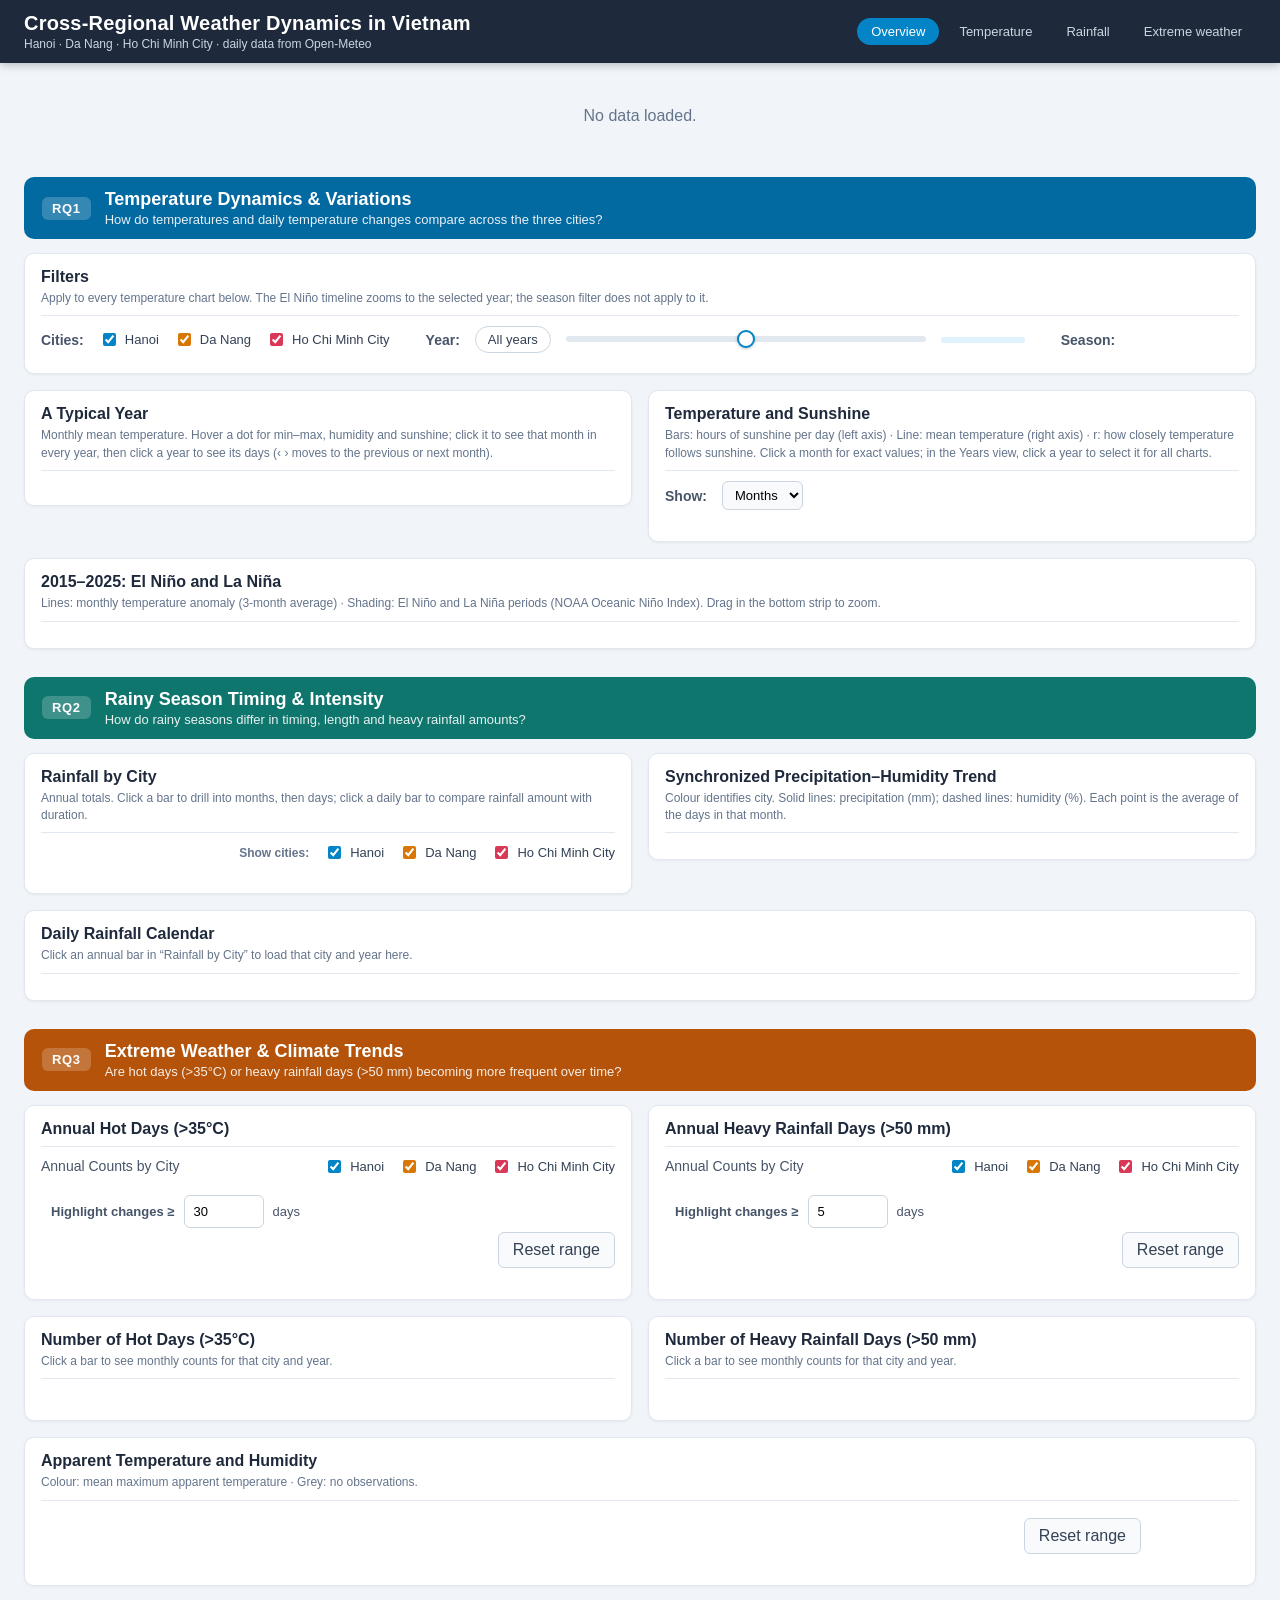
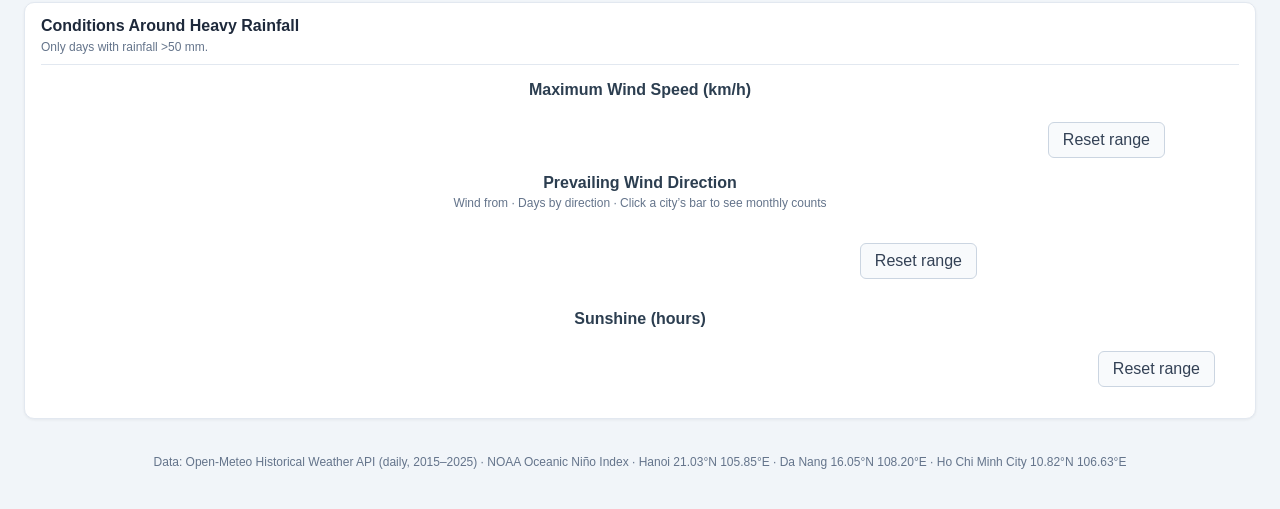
==== dashboard.html @ 1499ddef "Create one-page dashboard" ====
<!DOCTYPE html>
<html lang="en">
<head>
    <meta charset="UTF-8">
    <meta name="viewport" content="width=device-width, initial-scale=1.0">
    <title>Weather Dashboard – Cross-Regional Weather Dynamics in Vietnam</title>
    <!-- Favicon -->
    <link rel="icon" href="assets/icons/meteorology.png" type="image/png">
    <!-- Stylesheets: the three panels' own CSS is reused unchanged -->
    <link rel="stylesheet" href="css/style.css">
    <link rel="stylesheet" href="css/dashboard.css">
    <link rel="stylesheet" href="css/extremes.css">
    <!-- Layout of this one-page dashboard (cards, KPI row, grid) -->
    <link rel="stylesheet" href="css/dashboard-page.css">
    <!-- Load D3.js v7 -->
    <script src="https://d3js.org/d3.v7.min.js"></script>
</head>
<body class="dashboard-page">

    <!-- ===== Header ===== -->
    <header class="dash-header">
        <div class="dash-header-inner">
            <div class="dash-title">
                <h1>Cross-Regional Weather Dynamics in Vietnam</h1>
                <p id="dashMeta">Hanoi · Da Nang · Ho Chi Minh City · daily data from Open-Meteo</p>
            </div>
            <nav class="dash-nav" aria-label="Dashboard sections">
                <a href="#kpis" data-spy="kpis">Overview</a>
                <a href="#temperature" data-spy="temperature">Temperature</a>
                <a href="#rainfall" data-spy="rainfall">Rainfall</a>
                <a href="#extremes" data-spy="extremes">Extreme weather</a>
            </nav>
        </div>
    </header>

    <main class="dash">

        <!-- ===== KPI scorecard (filled by js/dashboard.js from the loaded data) ===== -->
        <section id="kpis" class="dash-section" aria-label="Key figures by city">
            <div id="kpiRow" class="kpi-row">
                <p class="kpi-loading">Loading data…</p>
            </div>
        </section>

        <!-- ===== RQ1: Temperature ===== -->
        <section id="temperature" class="dash-section">
            <div class="band band-temperature">
                <span class="band-tag">RQ1</span>
                <div>
                    <h2>Temperature Dynamics &amp; Variations</h2>
                    <p>How do temperatures and daily temperature changes compare across the three cities?</p>
                </div>
            </div>

            <div class="dash-grid">
                <article class="card card-wide card-filters">
                    <header class="card-head">
                        <h3>Filters</h3>
                        <p>Apply to every temperature chart below. The El Niño timeline zooms to the selected year; the season filter does not apply to it.</p>
                    </header>
                    <div class="temperature-filters">
                        <div class="controls temperature-filter-bar">
                            <span class="view-label">Cities:</span>
                            <div id="cityFilters" class="city-filters">
                                <label class="filter-label hanoi-label">
                                    <input type="checkbox" value="Hanoi" checked> Hanoi
                                </label>
                                <label class="filter-label danang-label">
                                    <input type="checkbox" value="Da Nang" checked> Da Nang
                                </label>
                                <label class="filter-label hcm-label">
                                    <input type="checkbox" value="Ho Chi Minh City" checked> Ho Chi Minh City
                                </label>
                            </div>
                        </div>
                        <div class="controls temperature-filter-bar">
                            <label class="view-label" for="temperatureYear">Year:</label>
                            <button id="temperatureAllYears" class="temperature-season" type="button">All years</button>
                            <div id="temperatureYearSlider" class="temperature-year-slider">
                                <input type="range" id="temperatureYear" step="1">
                                <div id="temperatureYearTicks" class="temperature-year-ticks"></div>
                            </div>
                            <output id="temperatureYearValue" class="temperature-year-value" for="temperatureYear"></output>
                        </div>
                        <div class="controls temperature-filter-bar">
                            <span class="view-label">Season:</span>
                            <div id="temperatureSeasonFilter" class="temperature-season-filter" role="group" aria-label="Season filter"></div>
                        </div>
                    </div>
                </article>

                <article class="card">
                    <header class="card-head">
                        <h3>A Typical Year</h3>
                        <p>Monthly mean temperature. Hover a dot for min–max, humidity and sunshine; click it to see that month in every year, then click a year to see its days (‹ › moves to the previous or next month).</p>
                    </header>
                    <nav id="temperatureFingerprintPath" class="temperature-path" aria-label="Drill-down path"></nav>
                    <div id="temperature-fingerprint-chart" class="temperature-chart"></div>
                </article>

                <article class="card">
                    <header class="card-head">
                        <h3>Temperature and Sunshine</h3>
                        <p>Bars: hours of sunshine per day (left axis) · Line: mean temperature (right axis) · r: how closely temperature follows sunshine. Click a month for exact values; in the Years view, click a year to select it for all charts.</p>
                    </header>
                    <div class="controls temperature-filter-bar">
                        <label class="view-label" for="comparisonView">Show:</label>
                        <select id="comparisonView" class="temperature-select">
                            <option value="month">Months</option>
                            <option value="year">Years</option>
                        </select>
                    </div>
                    <div id="temperature-comparison-chart" class="temperature-chart"></div>
                    <div id="temperature-comparison-detail" class="temperature-detail"></div>
                </article>

                <article class="card card-wide">
                    <header class="card-head">
                        <h3>2015–2025: El Niño and La Niña</h3>
                        <p>Lines: monthly temperature anomaly (3-month average) · Shading: El Niño and La Niña periods (NOAA Oceanic Niño Index). Drag in the bottom strip to zoom.</p>
                    </header>
                    <div id="temperature-timeline-chart" class="temperature-chart"></div>
                </article>
            </div>
        </section>

        <!-- ===== RQ2: Rainfall ===== -->
        <section id="rainfall" class="dash-section">
            <div class="band band-rainfall">
                <span class="band-tag">RQ2</span>
                <div>
                    <h2>Rainy Season Timing &amp; Intensity</h2>
                    <p>How do rainy seasons differ in timing, length and heavy rainfall amounts?</p>
                </div>
            </div>

            <div class="dash-grid">
                <article class="card">
                    <header class="card-head">
                        <h3>Rainfall by City</h3>
                        <p>Annual totals. Click a bar to drill into months, then days; click a daily bar to compare rainfall amount with duration.</p>
                    </header>
                    <div class="controls">
                        <div class="controls-left">
                            <button id="rainfallBackButton" class="back-btn">← Back</button>
                            <span id="rainfallViewLabel" class="view-label"></span>
                        </div>
                        <div id="rainfallCityFilters" class="city-filters rainfall-city-filters" role="group" aria-label="Filter rainfall charts by city">
                            <span class="filter-group-label">Show cities:</span>
                            <label class="filter-label hanoi-label">
                                <input type="checkbox" value="Hanoi" checked> Hanoi
                            </label>
                            <label class="filter-label danang-label">
                                <input type="checkbox" value="Da Nang" checked> Da Nang
                            </label>
                            <label class="filter-label hcm-label">
                                <input type="checkbox" value="Ho Chi Minh City" checked> Ho Chi Minh City
                            </label>
                        </div>
                    </div>
                    <div id="rainfall-chart"></div>

                    <section id="rainfall-duration-breakdown" class="rainfall-duration-breakdown" hidden>
                        <h3>Daily Rainfall Amount vs. Duration</h3>
                        <p>Each point is one day in the selected month. Farther right means more rainfall; higher means more hours of rain. High rainfall over few hours suggests a brief, intense event; moderate rainfall over many hours suggests persistent rain. The selected day is highlighted.</p>
                        <p id="rainfall-duration-summary" class="rainfall-duration-summary"></p>
                        <div id="rainfall-duration-chart" class="rainfall-duration-chart"></div>
                    </section>
                </article>

                <article class="card">
                    <header class="card-head">
                        <h3>Synchronized Precipitation–Humidity Trend</h3>
                        <p>Colour identifies city. Solid lines: precipitation (mm); dashed lines: humidity (%). Each point is the average of the days in that month.</p>
                    </header>
                    <div id="precipitation-humidity-chart" class="precipitation-humidity-chart"></div>
                </article>

                <article class="card card-wide">
                    <header class="card-head">
                        <h3>Daily Rainfall Calendar</h3>
                        <p>Click an annual bar in “Rainfall by City” to load that city and year here.</p>
                    </header>
                    <div class="rainfall-calendar-layout">
                        <div id="rainfall-heatmap"></div>
                        <aside id="rainfall-detail" hidden></aside>
                    </div>
                </article>
            </div>
        </section>

        <!-- ===== RQ3: Extreme weather ===== -->
        <section id="extremes" class="dash-section">
            <div class="band band-extremes">
                <span class="band-tag">RQ3</span>
                <div>
                    <h2>Extreme Weather &amp; Climate Trends</h2>
                    <p>Are hot days (&gt;35°C) or heavy rainfall days (&gt;50 mm) becoming more frequent over time?</p>
                </div>
            </div>

            <div class="dash-grid">
                <article class="card">
                    <header class="card-head">
                        <h3>Annual Hot Days (&gt;35°C)</h3>
                    </header>
                    <div class="controls">
                        <span class="view-label">Annual Counts by City</span>
                        <div id="extremeCityFilters" class="city-filters">
                            <label class="filter-label hanoi-label">
                                <input type="checkbox" value="Hanoi" checked> Hanoi
                            </label>
                            <label class="filter-label danang-label">
                                <input type="checkbox" value="Da Nang" checked> Da Nang
                            </label>
                            <label class="filter-label hcm-label">
                                <input type="checkbox" value="Ho Chi Minh City" checked> Ho Chi Minh City
                            </label>
                        </div>
                    </div>
                    <div class="extreme-chart-layout">
                        <div id="hot-days-chart" class="extreme-chart"></div>
                        <div class="extreme-threshold">
                            <label for="hotDaysChangeThreshold">Highlight changes ≥</label>
                            <div class="extreme-threshold-value">
                                <input id="hotDaysChangeThreshold" type="number" min="1" max="366" step="1" value="30" required>
                                <span>days</span>
                            </div>
                        </div>
                    </div>
                    <div class="extreme-zoom-row">
                        <div id="hotDaysBrush" class="extreme-chart extreme-overview"></div>
                        <button id="hotDaysResetZoom" class="extreme-reset" type="button">Reset range</button>
                    </div>
                    <div class="controls">
                        <span id="hotDaysYearRange" class="view-label" aria-live="polite"></span>
                    </div>
                </article>

                <article class="card">
                    <header class="card-head">
                        <h3>Annual Heavy Rainfall Days (&gt;50 mm)</h3>
                    </header>
                    <div class="controls">
                        <span class="view-label">Annual Counts by City</span>
                        <div id="heavyRainCityFilters" class="city-filters">
                            <label class="filter-label hanoi-label">
                                <input type="checkbox" value="Hanoi" checked> Hanoi
                            </label>
                            <label class="filter-label danang-label">
                                <input type="checkbox" value="Da Nang" checked> Da Nang
                            </label>
                            <label class="filter-label hcm-label">
                                <input type="checkbox" value="Ho Chi Minh City" checked> Ho Chi Minh City
                            </label>
                        </div>
                    </div>
                    <div class="extreme-chart-layout">
                        <div id="heavy-rain-days-chart" class="extreme-chart"></div>
                        <div class="extreme-threshold">
                            <label for="heavyRainDaysChangeThreshold">Highlight changes ≥</label>
                            <div class="extreme-threshold-value">
                                <input id="heavyRainDaysChangeThreshold" type="number" min="1" max="366" step="1" value="5" required>
                                <span>days</span>
                            </div>
                        </div>
                    </div>
                    <div class="extreme-zoom-row">
                        <div id="heavyRainDaysBrush" class="extreme-chart extreme-overview"></div>
                        <button id="heavyRainDaysResetZoom" class="extreme-reset" type="button">Reset range</button>
                    </div>
                    <div class="controls">
                        <span id="heavyRainDaysYearRange" class="view-label" aria-live="polite"></span>
                    </div>
                </article>

                <article class="card">
                    <header class="card-head">
                        <h3>Number of Hot Days (&gt;35°C)</h3>
                        <p>Click a bar to see monthly counts for that city and year.</p>
                    </header>
                    <div id="extremeFrequencyLegend" class="extreme-frequency-legend" role="list" aria-label="City colours for hot day frequency"></div>
                    <nav id="extreme-frequency-hot-path" class="extreme-frequency-path" aria-label="Hot day frequency navigation" hidden></nav>
                    <div id="extreme-frequency-hot" class="extreme-chart"></div>
                </article>

                <article class="card">
                    <header class="card-head">
                        <h3>Number of Heavy Rainfall Days (&gt;50 mm)</h3>
                        <p>Click a bar to see monthly counts for that city and year.</p>
                    </header>
                    <div id="extremeRainFrequencyLegend" class="extreme-frequency-legend" role="list" aria-label="City colours for heavy rainfall frequency"></div>
                    <nav id="extreme-frequency-rain-path" class="extreme-frequency-path" aria-label="Heavy rainfall frequency navigation" hidden></nav>
                    <div id="extreme-frequency-rain" class="extreme-chart"></div>
                </article>

                <article class="card card-wide">
                    <header class="card-head">
                        <h3 id="extreme-heat-title">Apparent Temperature and Humidity</h3>
                        <p>Colour: mean maximum apparent temperature · Grey: no observations.</p>
                    </header>
                    <div class="extreme-heatmap-toolbar">
                        <div id="extremeHeatmapCities" class="city-filters" role="group" aria-label="Cities for apparent temperature maps"></div>
                        <div id="extreme-heatmap-legend" class="extreme-chart extreme-colour-legend"></div>
                    </div>
                    <div id="extreme-heatmap" class="extreme-heatmap-grid"></div>
                    <div class="extreme-zoom-row">
                        <div id="extremeHeatmapBrush" class="extreme-chart extreme-overview"></div>
                        <button id="extremeHeatmapResetRange" class="extreme-reset" type="button">Reset range</button>
                    </div>
                    <div class="controls">
                        <span id="extremeHeatmapYearRange" class="view-label" aria-live="polite"></span>
                    </div>
                </article>

                <article class="card card-wide">
                    <header class="card-head">
                        <h3 id="extreme-storm-title">Conditions Around Heavy Rainfall</h3>
                        <p>Only days with rainfall &gt;50 mm.</p>
                    </header>
                    <div id="extreme-storm-plots">
                        <h4 class="extreme-chart-title">Maximum Wind Speed (km/h)</h4>
                        <div id="extremeWindCities" class="city-filters" role="group" aria-label="Cities for maximum wind speed"></div>
                        <div id="extreme-storm-wind" class="extreme-chart"></div>
                        <div class="extreme-zoom-row">
                            <div id="extremeWindBrush" class="extreme-chart extreme-overview"></div>
                            <button id="extremeWindResetRange" class="extreme-reset" type="button">Reset range</button>
                        </div>
                        <div class="controls">
                            <span id="extremeWindRange" class="view-label" aria-live="polite"></span>
                        </div>
                        <h4 class="extreme-chart-title">Prevailing Wind Direction</h4>
                        <p class="extreme-note">Wind from · Days by direction · Click a city’s bar to see monthly counts</p>
                        <div class="extreme-direction-layout">
                            <div id="extremeStormDirectionLegend" class="extreme-city-legend" role="list" aria-label="Wind direction colours"></div>
                            <div id="extremeStormDirectionPath" class="extreme-frequency-path" aria-live="polite" hidden></div>
                            <div id="extreme-storm-direction" class="extreme-chart"></div>
                            <div class="extreme-zoom-row">
                                <div id="extremeDirectionBrush" class="extreme-chart extreme-overview"></div>
                                <button id="extremeDirectionResetRange" class="extreme-reset" type="button">Reset range</button>
                            </div>
                            <div class="controls">
                                <span id="extremeDirectionRange" class="view-label" aria-live="polite"></span>
                            </div>
                            <aside class="extreme-direction-roses" aria-label="Wind roses for the selected date range">
                                <div id="extremeDirectionRoses"></div>
                            </aside>
                        </div>
                        <h4 class="extreme-chart-title">Sunshine (hours)</h4>
                        <div id="extremeSunshineCities" class="city-filters" role="group" aria-label="Cities for sunshine duration"></div>
                        <div id="extreme-storm-sunshine" class="extreme-chart"></div>
                    </div>
                    <div class="extreme-zoom-row">
                        <div id="extremeStormBrush" class="extreme-chart extreme-overview"></div>
                        <button id="extremeStormResetRange" class="extreme-reset" type="button">Reset range</button>
                    </div>
                    <div class="controls">
                        <span id="extremeStormRange" class="view-label" aria-live="polite"></span>
                    </div>
                </article>
            </div>
        </section>

        <footer class="dash-footer">
            Data: Open-Meteo Historical Weather API (daily, 2015–2025) · NOAA Oceanic Niño Index ·
            Hanoi 21.03°N 105.85°E · Da Nang 16.05°N 108.20°E · Ho Chi Minh City 10.82°N 106.63°E
        </footer>
    </main>

    <!-- Same modular scripts as index.html (tabs.js is not needed: no tabs here) -->
    <script src="js/utils.js"></script>
    <script src="js/filters.js"></script>
    <script src="js/extremes/extremeShared.js"></script>
    <script src="js/extremes/extremeTrends.js"></script>
    <script src="js/extremes/extremeFrequency.js"></script>
    <script src="js/extremes/extremeHeatmap.js"></script>
    <script src="js/extremes/extremeStormDrivers.js"></script>
    <script src="js/dataLoader.js"></script>
    <script src="js/temperature/temperatureShared.js"></script>
    <script src="js/temperature/temperatureTypicalYear.js"></script>
    <script src="js/temperature/temperatureSunshine.js"></script>
    <script src="js/temperature/temperatureElNino.js"></script>
    <script src="js/main.js"></script>
    <!-- Dashboard-only: KPI row + nav highlight -->
    <script src="js/dashboard.js"></script>
</body>
</html>
---- css/style.css ----
body {
    font-family: -apple-system, BlinkMacSystemFont, "Segoe UI", Roboto, Helvetica, Arial, sans-serif;
    margin: 0;
    padding: 30px;
    background: #f4f6f8;
    color: #333;
}

.container {
    max-width: 950px;
    margin: 0 auto;
    background: #fff;
    padding: 25px;
    border-radius: 10px;
    box-shadow: 0 4px 12px rgba(0, 0, 0, 0.08);
}

h2 {
    text-align: center;
    color: #2c3e50;
    margin-bottom: 25px;
}
---- css/dashboard.css ----
:root {
    --color-hcm: #D93856;
    /* Red */
    --color-hanoi: #0284C7;
    /* Blue */
    --color-danang: #D97706;
    /* Amber */
}

.tabs {
    display: flex;
    flex-wrap: wrap;
    gap: 10px;
    margin-bottom: 25px;
}

.tab-button {
    padding: 10px 16px;
    border: 1px solid #cbd5e1;
    border-radius: 6px;
    background: #f8fafc;
    color: #334155;
    font: inherit;
    cursor: pointer;
}

.tab-button:hover {
    background: #e2e8f0;
}

.tab-button.active {
    background: #0284C7;
    border-color: #0284C7;
    color: #fff;
}

.hcm-label input {
    accent-color: var(--color-hcm);
}

.hanoi-label input {
    accent-color: var(--color-hanoi);
}

.danang-label input {
    accent-color: var(--color-danang);
}

#chart {
    display: flex;
    justify-content: center;
}

.line {
    fill: none;
    stroke-width: 2.5px;
    opacity: 0.85;
    transition: opacity 0.2s, stroke-width 0.2s;
}

.line:hover {
    opacity: 1;
    stroke-width: 3.5px;
}

.axis path,
.axis line {
    stroke: #cbd5e1;
}

.axis text {
    font-size: 12px;
    fill: #64748b;
}

.legend {
    cursor: pointer;
    font-size: 13px;
}

.dot {
    cursor: pointer;
    transition: r 0.2s;
}

.dot:hover {
    r: 6;
}

.tooltip {
    position: absolute;
    background: rgba(15, 23, 42, 0.9);
    color: #fff;
    padding: 8px 12px;
    border-radius: 4px;
    font-size: 12px;
    pointer-events: none;
    box-shadow: 0 2px 6px rgba(0, 0, 0, 0.2);
    transition: opacity 0.2s ease-in-out;
}

.controls {
    display: flex;
    justify-content: space-between;
    align-items: center;
    flex-wrap: wrap;
    gap: 15px;
    margin-bottom: 15px;
    padding: 0 10px;
}

.controls-left {
    display: flex;
    align-items: center;
    gap: 10px;
}

.back-btn {
    padding: 6px 12px;
    border-radius: 6px;
    border: 1px solid #cbd5e1;
    background: #f8fafc;
    cursor: pointer;
    font-size: 13px;
    display: none;
}

.back-btn:hover {
    background: #f1f5f9;
}

.view-label {
    font-weight: 600;
    color: #475569;
    font-size: 14px;
}

.city-filters {
    display: flex;
    gap: 15px;
    font-size: 13px;
    font-weight: 500;
    color: #334155;
}

.filter-label {
    cursor: pointer;
    display: flex;
    align-items: center;
    gap: 6px;
}

.filter-label input {
    cursor: pointer;
}

.rainfall-city-filters {
    align-items: center;
    flex-wrap: wrap;
}

.filter-group-label {
    color: #64748b;
    font-size: 12px;
    font-weight: 600;
}

#rainfall-chart {
    position: relative;
}

#rainfall-chart svg {
    display: block;
    max-width: 100%;
    height: auto;
    overflow: visible;
}

.rainfall-bar {
    transition: filter 160ms ease, opacity 160ms ease;
}

.rainfall-bar:hover,
.rainfall-bar:focus {
    filter: brightness(1.12);
    outline: none;
}

.rainfall-bar:focus-visible {
    stroke: #0f172a;
    stroke-width: 2px;
}

.rainfall-bar.is-zero {
    stroke-linejoin: round;
}

.rainfall-bar.is-selected {
    stroke: #0f172a;
    stroke-width: 2px;
}

.rainfall-hit-area {
    fill: transparent;
    cursor: pointer;
    pointer-events: all;
}

.rainfall-zero-label {
    font-size: 10px;
    font-weight: 700;
    pointer-events: none;
}

.zero-bar-note {
    fill: #64748b;
    font-size: 11px;
}

.rainfall-empty {
    min-height: 2rem;
    margin: 1rem;
    color: #64748b;
    text-align: center;
}

.rainfall-calendar-layout {
    display: flex;
    align-items: flex-start;
    gap: 24px;
}

#rainfall-heatmap {
    flex: 0 1 auto;
    min-width: 0;
}

#rainfall-heatmap svg {
    display: block;
    max-width: 100%;
    height: auto;
}

#rainfall-detail {
    box-sizing: border-box;
    flex: 0 0 280px;
    padding: 14px 16px;
    border-left: 3px solid #0284C7;
    border-radius: 6px;
    background: #f8fafc;
    color: #334155;
}

#rainfall-detail h4 {
    margin: 0 0 14px;
    color: #1e293b;
    font-size: 16px;
}

#rainfall-detail p {
    margin: 0 0 11px;
    font-size: 14px;
    line-height: 1.45;
}

.rainfall-calendar-layout.detail-below {
    flex-direction: column;
    gap: 12px;
}

.rainfall-calendar-layout.detail-below #rainfall-heatmap {
    width: 100%;
}

.rainfall-calendar-layout.detail-below #rainfall-detail {
    flex: 0 1 auto;
    width: 100%;
    border-top: 3px solid #0284C7;
    border-left: 0;
}

.rainfall-tooltip {
    z-index: 1000;
    max-width: 240px;
    line-height: 1.5;
}

.rainfall-duration-breakdown {
    margin: 24px 10px;
    padding: 18px 12px;
    border: 1px solid #e2e8f0;
    border-radius: 8px;
    background: #f8fafc;
}

.rainfall-duration-breakdown h3 {
    margin: 0 0 8px;
    color: #2c3e50;
    font-size: 16px;
    text-align: center;
}

.rainfall-duration-breakdown>p {
    max-width: 760px;
    margin: 8px auto;
    color: #64748b;
    font-size: 13px;
    line-height: 1.5;
    text-align: center;
}

.rainfall-duration-summary {
    color: #334155 !important;
    font-weight: 600;
}

.rainfall-duration-chart svg {
    display: block;
    max-width: 100%;
    height: auto;
    overflow: visible;
}

.rainfall-duration-point {
    cursor: pointer;
    transition: fill-opacity 140ms ease, r 140ms ease;
}

.rainfall-duration-point:hover,
.rainfall-duration-point:focus-visible {
    stroke: #0f172a;
    stroke-width: 2px;
    outline: none;
}

.tooltip-period {
    color: #cbd5e1;
}

.chart-description {
    max-width: 760px;
    margin: -5px auto 12px;
    color: #64748b;
    font-size: 13px;
    line-height: 1.5;
    text-align: center;
}

.precipitation-humidity-chart svg {
    display: block;
    max-width: 100%;
    height: auto;
    overflow: visible;
}

.precipitation-line,
.humidity-line {
    transition: opacity 180ms ease, stroke-width 180ms ease;
}

.precipitation-humidity-hit {
    fill: transparent;
    pointer-events: all;
}

.precipitation-humidity-legend {
    fill: #475569;
    font-size: 12px;
}

.humidity-axis text {
    fill: #64748b;
}

#rainfall-heatmap .rainfall-day {
    transition: stroke 140ms ease, stroke-width 140ms ease;
}

#rainfall-heatmap .rainfall-day:hover {
    stroke: #0f172a;
    stroke-width: 2px;
}

.extreme-chart-title {
    text-align: center;
    color: #2c3e50;
    font-size: 16px;
    margin: 25px 0 15px;
}

.extreme-chart svg {
    display: block;
    max-width: 100%;
    height: auto;
}

.extreme-chart .dot {
    cursor: default;
}

.temperature-chart-title {
    text-align: center;
    color: #2c3e50;
    font-size: 16px;
    margin: 35px 0 4px;
}

.temperature-chart-note {
    text-align: center;
    color: #64748b;
    font-size: 12px;
    margin: 0 0 10px;
}

.temperature-chart svg {
    display: block;
    max-width: 100%;
    height: auto;
}

.temperature-select {
    padding: 5px 8px;
    border: 1px solid #cbd5e1;
    border-radius: 6px;
    background: #f8fafc;
    font: inherit;
    font-size: 13px;
}

/* Year slider with clickable labels ("All", '15 … '25) */
.temperature-year-slider {
    display: flex;
    flex-direction: column;
    width: 360px;
    max-width: 100%;
}

.temperature-year-slider input[type="range"] {
    -webkit-appearance: none;
    appearance: none;
    width: 100%;
    height: 6px;
    margin: 6px 0;
    border-radius: 999px;
    background: linear-gradient(to right, #0284c7 var(--fill, 0%), #e2e8f0 var(--fill, 0%));
    cursor: pointer;
    outline: none;
}

.temperature-year-slider input[type="range"]::-webkit-slider-thumb {
    -webkit-appearance: none;
    width: 18px;
    height: 18px;
    border: 2px solid #0284c7;
    border-radius: 50%;
    background: #fff;
    box-shadow: 0 1px 3px rgba(15, 23, 42, 0.25);
    transition: transform 0.15s, box-shadow 0.15s;
}

.temperature-year-slider input[type="range"]:hover::-webkit-slider-thumb {
    transform: scale(1.15);
}

.temperature-year-slider input[type="range"]:focus-visible::-webkit-slider-thumb {
    box-shadow: 0 0 0 4px rgba(2, 132, 199, 0.2);
}

.temperature-year-ticks {
    display: flex;
    justify-content: space-between;
    margin: 2px -4px 0;
}

.temperature-year-ticks button {
    width: 26px;
    padding: 0;
    border: none;
    background: none;
    color: #64748b;
    font-size: 11px;
    cursor: pointer;
}

/* While "All years" is active the slider is grey. */
.temperature-year-slider.inactive input[type="range"] {
    background: #e2e8f0;
}

.temperature-year-slider.inactive input[type="range"]::-webkit-slider-thumb {
    border-color: #94a3b8;
}

.temperature-year-ticks button:hover {
    color: #0284c7;
}

.temperature-year-ticks button.active {
    color: #0284c7;
    font-weight: 700;
}

.temperature-year-value {
    min-width: 64px;
    padding: 3px 10px;
    border-radius: 999px;
    background: #e0f2fe;
    color: #0369a1;
    font-size: 13px;
    font-weight: 600;
    text-align: center;
}

.temperature-filter-bar {
    justify-content: flex-start;
}

.temperature-filters {
    margin-bottom: 20px;
    padding: 6px 0 4px;
    border-bottom: 2px solid #e2e8f0;
}

.temperature-filters .controls {
    margin-bottom: 8px;
}

.temperature-filters-note {
    text-align: left;
    padding: 0 10px;
}

.temperature-season-filter {
    display: flex;
    flex-wrap: wrap;
    gap: 8px;
}

.temperature-season {
    padding: 5px 12px;
    border: 1px solid #cbd5e1;
    border-radius: 999px;
    background: #fff;
    color: #334155;
    font: inherit;
    font-size: 13px;
    cursor: pointer;
}

.temperature-season:hover {
    background: #f1f5f9;
}

.temperature-season.active {
    border-color: #2c3e50;
    background: #2c3e50;
    color: #fff;
}

.temperature-detail {
    margin: 4px 10px 0;
    padding: 0 14px;
    border-radius: 8px;
    background: #f8fafc;
    color: #334155;
    font-size: 13px;
    line-height: 1.6;
}

.temperature-detail:not(:empty) {
    padding: 10px 14px 12px;
}

.temperature-detail p {
    margin: 0 0 8px;
}

.temperature-detail-table {
    margin-bottom: 8px;
    border-collapse: collapse;
}

.temperature-detail-table th,
.temperature-detail-table td {
    padding: 2px 14px 2px 0;
    text-align: left;
}

.temperature-detail-table th {
    color: #64748b;
    font-weight: 600;
}

/* Drill-down path of "A Typical Year", e.g. "All years › April › 2019" */
.temperature-path {
    display: flex;
    align-items: center;
    gap: 6px;
    margin: 4px 0 8px;
    font-size: 14px;
}

.temperature-path-step {
    padding: 0;
    border: none;
    background: none;
    color: #0284c7;
    font-size: inherit;
    cursor: pointer;
}

.temperature-path-step:hover {
    text-decoration: underline;
}

.temperature-path-sep {
    color: #94a3b8;
}

.temperature-path-current {
    font-weight: 600;
    color: #334155;
}

/* Previous / next month in the day view */
.temperature-path-arrow {
    padding: 2px 10px;
    border: 1px solid #cbd5e1;
    border-radius: 999px;
    background: #fff;
    color: #334155;
    font-size: 12px;
    cursor: pointer;
}

.temperature-path-arrow-first {
    margin-left: 12px;
}

.temperature-path-arrow:hover:not(:disabled) {
    border-color: #0284c7;
    color: #0284c7;
}

.temperature-path-arrow:disabled {
    opacity: 0.4;
    cursor: default;
}

@media (max-width: 760px) {
    .rainfall-calendar-layout {
        flex-direction: column;
    }

    #rainfall-heatmap {
        width: 100%;
    }

    #rainfall-detail {
        flex: 1 1 auto;
        width: 100%;
        border-top: 3px solid #0284C7;
        border-left: 0;
    }
}

@media (prefers-reduced-motion: reduce) {
    .rainfall-bar,
    .rainfall-duration-point,
    .precipitation-line,
    .humidity-line,
    #rainfall-heatmap .rainfall-day {
        transition: none;
    }
}
---- css/extremes.css ----
#extremes .view-label {
    font-weight: 400;
}

#extremes .city-filters,
#extremes .extreme-frequency-legend,
#extremes .extreme-city-legend {
    justify-content: flex-start;
    align-items: center;
    flex-wrap: wrap;
    margin: 8px 10px 15px;
}

#extremes .controls > .city-filters {
    margin: 0;
}

#extremes .extreme-chart-title,
#extremes .extreme-heatmap-card h4 {
    text-align: center;
    color: #2c3e50;
    font-size: 16px;
    font-weight: 700;
    margin: 35px 0 4px;
}

#extremes .extreme-change-marker {
    fill: none;
    stroke-width: 2;
    pointer-events: none;
}

#extremes .extreme-change-label {
    font-size: 12px;
    font-weight: 600;
    paint-order: stroke;
    stroke: #fff;
    stroke-width: 4;
    stroke-linejoin: round;
    pointer-events: none;
}

#extremes .extreme-note {
    text-align: center;
    color: #64748b;
    font-size: 12px;
    margin: 0 0 10px;
}

#extremes .extreme-chart-layout,
#extremes .extreme-zoom-row {
    display: flex;
    align-items: center;
    gap: 16px;
}

#extremes .extreme-chart-layout > .extreme-chart,
#extremes .extreme-overview {
    flex: 1;
    min-width: 0;
}

#extremes .extreme-threshold {
    flex: 0 0 155px;
    color: #475569;
    font-size: 13px;
}

#extremes .extreme-threshold label {
    display: block;
    margin-bottom: 8px;
    font-weight: 600;
}

#extremes .extreme-threshold-value {
    display: flex;
    align-items: center;
    gap: 8px;
    margin-bottom: 8px;
}

#extremes .extreme-threshold input {
    box-sizing: border-box;
    width: 80px;
    padding: 8px;
    border: 1px solid #cbd5e1;
    border-radius: 6px;
    font: inherit;
}

#extremes .extreme-threshold input:invalid {
    border-color: #b91c1c;
}

@media (max-width: 640px) {
    #extremes .extreme-chart-layout {
        flex-direction: column;
        align-items: stretch;
    }

    #extremes .extreme-threshold {
        flex-basis: auto;
        align-self: flex-end;
        margin-bottom: 12px;
    }
}

#extremes .extreme-reset {
    flex-shrink: 0;
    padding: 8px 14px;
    border: 1px solid #cbd5e1;
    border-radius: 6px;
    background: #f8fafc;
    color: #334155;
    font: inherit;
    cursor: pointer;
}

#extremes .extreme-reset:hover {
    background: #e2e8f0;
}

#extremes .extreme-brush .selection {
    fill: #0284c7;
    fill-opacity: 0.15;
    stroke: #0284c7;
}

#extremes .extreme-brush .handle {
    fill: #0284c7;
    fill-opacity: 0.85;
    stroke: #fff;
    stroke-width: 1;
    cursor: ew-resize;
}

#extremes .extreme-brush .handle:hover {
    fill: #0369a1;
    fill-opacity: 1;
}

#extremes .extreme-analysis {
    margin-top: 35px;
}

#extremes .extreme-grid line {
    stroke: #e2e8f0;
    stroke-dasharray: 4 4;
}

#extremes .extreme-axis-label {
    fill: #475569;
    font-size: 12px;
}

#extremes .extreme-heatmap-cell {
    stroke: #fff;
    stroke-width: 1;
    vector-effect: non-scaling-stroke;
}

#extremes .extreme-frequency-item:hover .extreme-frequency-bar,
#extremes .extreme-frequency-item:focus .extreme-frequency-bar,
#extremes .extreme-heatmap-cell:hover,
#extremes .extreme-wind-day[data-active="true"] .extreme-wind-dot,
#extremes .extreme-sunshine-day[data-active="true"] .extreme-sunshine-dot {
    stroke: #0f172a;
    stroke-width: 2;
}

#extremes .extreme-zero-bar {
    stroke-dasharray: 2 2;
}

#extremes .extreme-frequency-value {
    font-size: 11px;
    pointer-events: none;
}

#extremes .extreme-frequency-item[role="button"],
#extremes .extreme-direction-bar {
    cursor: pointer;
}

#extremes .extreme-frequency-legend,
#extremes .extreme-city-legend {
    display: flex;
    gap: 15px;
    color: #334155;
    font-size: 13px;
}

#extremes .extreme-frequency-legend-item,
#extremes .extreme-city-legend-item {
    display: inline-flex;
    align-items: center;
    gap: 6px;
}

#extremes .extreme-frequency-swatch,
#extremes .extreme-city-swatch {
    width: 10px;
    height: 10px;
    border-radius: 2px;
}

#extremes .extreme-frequency-path {
    margin: 4px 10px 8px;
    font-size: 14px;
}

#extremes .extreme-frequency-path:not([hidden]) {
    display: flex;
    align-items: center;
    flex-wrap: wrap;
    gap: 6px;
}

#extremes .extreme-path-step {
    padding: 5px 12px;
    border: 1px solid #cbd5e1;
    border-radius: 999px;
    background: #fff;
    color: #334155;
    font: inherit;
    font-size: 13px;
    cursor: pointer;
}

#extremes .extreme-path-step:hover {
    border-color: #0284c7;
    color: #0284c7;
}

#extremes .extreme-path-step:focus-visible {
    outline: 2px solid #0284c7;
    outline-offset: 2px;
}

#extremes .extreme-path-sep {
    color: #94a3b8;
}

#extremes .extreme-path-current {
    color: #334155;
    font-weight: 600;
}

#extremes .extreme-colour-legend {
    max-width: 500px;
    margin: 12px 10px;
}

#extremes .extreme-heatmap-grid {
    display: grid;
    grid-template-columns: repeat(auto-fit, minmax(min(260px, 100%), 1fr));
    gap: 16px;
}

#extremes .extreme-heatmap-toolbar {
    display: flex;
    align-items: flex-start;
    justify-content: flex-start;
    flex-wrap: wrap;
    gap: 8px 20px;
    margin: 12px 10px 0;
}

#extremes .extreme-heatmap-toolbar .city-filters {
    flex: 0 1 auto;
    margin: 0;
    padding-top: 5px;
}

#extremes .extreme-heatmap-toolbar .extreme-colour-legend {
    flex: 0 1 500px;
    min-width: 0;
    max-width: 100%;
    margin: 0;
}

#extremes .extreme-heatmap-card h4 {
    margin: 8px 0 4px;
}

#extremes .extreme-heatmap-card svg {
    margin: 0 auto;
}

#extremes .extreme-storm-guide {
    stroke: #64748b;
    stroke-width: 1.5;
    stroke-dasharray: 4 4;
    pointer-events: none;
}

#extremes .extreme-wind-line,
#extremes .extreme-sunshine-line {
    stroke-linejoin: round;
    stroke-linecap: round;
    pointer-events: none;
}

#extremes .extreme-missing-value {
    font-size: 13px;
    pointer-events: none;
}

#extremes .extreme-wind-day:focus,
#extremes .extreme-sunshine-day:focus,
#extremes .extreme-direction-bar:focus-visible,
#extremes .extreme-direction-month:focus-visible,
#extremes .extreme-rose-hit:focus-visible {
    outline: 2px solid #0284c7;
    outline-offset: 3px;
}

#extremes #extreme-storm-plots .extreme-chart-title {
    margin-top: 16px;
}

#extremes .extreme-direction-layout {
    display: grid;
    grid-template-columns: minmax(0, 1fr) 220px;
    align-items: stretch;
    gap: 0 18px;
}

#extremes .extreme-direction-layout > :not(.extreme-direction-roses) {
    grid-column: 1;
    min-width: 0;
}

#extremes .extreme-direction-roses {
    grid-column: 2;
    grid-row: 1 / 6;
    position: relative;
    min-height: 0;
}

#extremes .extreme-direction-roses:has([data-view="detail"]) {
    grid-row: 3;
}

#extremes #extremeDirectionRoses {
    position: absolute;
    inset: 0;
    display: grid;
    grid-template-rows: repeat(3, minmax(0, 1fr));
    gap: 8px;
}

#extremes .extreme-rose-card {
    display: grid;
    grid-template-rows: auto minmax(0, 1fr) auto;
    min-height: 0;
}

#extremes .extreme-rose-card .extreme-chart {
    min-height: 0;
}

#extremes #extremeDirectionRoses[data-view="detail"] {
    /* Midpoint of the monthly plot: y=22 to y=345 in its 400px SVG. */
    top: 45.875%;
    bottom: auto;
    transform: translateY(-50%);
    grid-template-rows: auto;
}

#extremes #extremeDirectionRoses[data-view="detail"] .extreme-rose-card {
    grid-template-rows: auto 210px auto;
}

#extremes .extreme-rose-card h5 {
    margin: 0;
    text-align: center;
    font-size: 13px;
}

#extremes .extreme-rose-card svg {
    width: 100%;
    height: 100%;
    margin: 0 auto;
}

#extremes .extreme-rose-total {
    margin: 0;
    text-align: center;
    color: #475569;
    font-size: 11px;
}

@media (max-width: 1000px) {
    #extremes .extreme-direction-layout {
        grid-template-columns: minmax(0, 1fr);
    }

    #extremes .extreme-direction-roses,
    #extremes .extreme-direction-roses:has([data-view="detail"]) {
        grid-column: 1;
        grid-row: auto;
        margin-top: 18px;
    }

    #extremes #extremeDirectionRoses {
        position: static;
        grid-template-columns: repeat(3, minmax(0, 1fr));
        grid-template-rows: auto;
    }

    #extremes #extremeDirectionRoses[data-view="detail"] {
        grid-template-columns: minmax(0, 1fr);
        transform: none;
    }

    #extremes #extremeDirectionRoses[data-view="detail"] .extreme-rose-card {
        grid-template-rows: auto auto auto;
        max-width: 260px;
        width: 100%;
        justify-self: center;
    }

    #extremes .extreme-rose-card svg {
        height: auto;
    }
}

@media (max-width: 540px) {
    #extremes #extremeDirectionRoses {
        grid-template-columns: minmax(0, 1fr);
    }

    #extremes .extreme-rose-card {
        max-width: 260px;
        width: 100%;
        justify-self: center;
    }
}

#extremes .extreme-direction-segment,
#extremes .extreme-rose-petal {
    stroke: #fff;
    stroke-width: 0.7;
}

#extremes .extreme-direction-bar:hover .extreme-direction-segment,
#extremes .extreme-direction-bar:focus .extreme-direction-segment,
#extremes .extreme-direction-month:hover .extreme-direction-segment,
#extremes .extreme-direction-month:focus .extreme-direction-segment,
#extremes .extreme-rose-petal[data-active="true"] {
    stroke: #0f172a;
    stroke-width: 1.4;
}

#extremes .extreme-direction-total {
    fill: #475569;
    font-size: 10px;
    pointer-events: none;
}

#extremes .extreme-direction-city {
    font-size: 9px;
    font-weight: 600;
}

#extremes .extreme-rose-ring,
#extremes .extreme-rose-spoke {
    stroke: #cbd5e1;
    stroke-width: 1;
}

#extremes .extreme-rose-compass {
    fill: #334155;
    font-size: 13px;
    font-weight: 600;
}

#extremes .extreme-rose-tick {
    fill: #334155;
    stroke: #fff;
    stroke-width: 3px;
    paint-order: stroke;
    font-size: 10px;
    pointer-events: none;
}
---- css/dashboard-page.css ----
/* Layout for dashboard.html only.
   Chart styling stays in dashboard.css / extremes.css (unchanged); this file
   only places the panels' charts into a one-page card grid. */

:root {
    --dash-bg: #f1f5f9;
    --dash-card: #ffffff;
    --dash-border: #e2e8f0;
    --dash-ink: #1e293b;
    --dash-muted: #64748b;
    --band-temperature: #0369a1;
    --band-rainfall: #0f766e;
    --band-extremes: #b45309;
}

html {
    scroll-padding-top: 90px;
}

body.dashboard-page {
    padding: 0;
    background: var(--dash-bg);
}

/* ---------- Header ---------- */
.dash-header {
    position: sticky;
    top: 0;
    z-index: 50;
    background: #1e293b;
    color: #fff;
    box-shadow: 0 2px 8px rgba(15, 23, 42, 0.25);
}

.dash-header-inner {
    display: flex;
    align-items: center;
    justify-content: space-between;
    flex-wrap: wrap;
    gap: 8px 24px;
    max-width: 1560px;
    margin: 0 auto;
    padding: 12px 24px;
}

.dash-title h1 {
    margin: 0;
    font-size: 20px;
    font-weight: 700;
    letter-spacing: 0.01em;
}

.dash-title p {
    margin: 2px 0 0;
    color: #cbd5e1;
    font-size: 12px;
}

.dash-nav {
    display: flex;
    flex-wrap: wrap;
    gap: 6px;
}

.dash-nav a {
    padding: 6px 14px;
    border-radius: 999px;
    color: #cbd5e1;
    font-size: 13px;
    text-decoration: none;
}

.dash-nav a:hover {
    background: rgba(255, 255, 255, 0.12);
    color: #fff;
}

.dash-nav a.active {
    background: #0284C7;
    color: #fff;
}

/* ---------- Page ---------- */
.dash {
    max-width: 1560px;
    margin: 0 auto;
    padding: 20px 24px 40px;
}

.dash-section {
    margin-bottom: 28px;
    scroll-margin-top: 80px;
}

/* ---------- KPI row ---------- */
.kpi-row {
    display: grid;
    grid-template-columns: repeat(3, minmax(0, 1fr));
    gap: 16px;
}

.kpi-loading {
    grid-column: 1 / -1;
    margin: 0;
    padding: 24px;
    color: var(--dash-muted);
    text-align: center;
}

.kpi-city {
    padding: 14px 16px 16px;
    border: 1px solid var(--dash-border);
    border-top: 4px solid var(--kpi-color);
    border-radius: 10px;
    background: var(--dash-card);
    box-shadow: 0 1px 3px rgba(15, 23, 42, 0.06);
}

.kpi-city header {
    display: flex;
    align-items: baseline;
    justify-content: space-between;
    gap: 8px;
    margin-bottom: 12px;
}

.kpi-city h2 {
    margin: 0;
    color: var(--kpi-color);
    font-size: 17px;
    text-align: left;
}

.kpi-city header span {
    color: var(--dash-muted);
    font-size: 11px;
}

.kpi-stats {
    display: grid;
    grid-template-columns: repeat(3, minmax(0, 1fr));
    gap: 12px 10px;
    margin: 0;
}

.kpi-stat dt {
    color: var(--dash-muted);
    font-size: 11px;
    line-height: 1.3;
}

.kpi-stat dd {
    margin: 2px 0 0;
    color: var(--dash-ink);
    font-size: 22px;
    font-weight: 700;
    line-height: 1.1;
    font-variant-numeric: tabular-nums;
}

.kpi-stat dd small {
    margin-left: 2px;
    color: var(--dash-muted);
    font-size: 11px;
    font-weight: 500;
}

.kpi-trend {
    display: block;
    margin-top: 3px;
    font-size: 11px;
    font-weight: 600;
}

.kpi-trend.up { color: #b91c1c; }
.kpi-trend.down { color: #0369a1; }
.kpi-trend.flat { color: var(--dash-muted); }

/* ---------- Section bands (one per research question) ---------- */
.band {
    display: flex;
    align-items: center;
    gap: 14px;
    margin-bottom: 14px;
    padding: 12px 18px;
    border-radius: 10px;
    background: var(--band);
    color: #fff;
}

.band-temperature { --band: var(--band-temperature); }
.band-rainfall { --band: var(--band-rainfall); }
.band-extremes { --band: var(--band-extremes); }

.band-tag {
    padding: 4px 10px;
    border-radius: 6px;
    background: rgba(255, 255, 255, 0.2);
    font-size: 13px;
    font-weight: 700;
    letter-spacing: 0.05em;
}

.band h2 {
    margin: 0;
    color: #fff;
    font-size: 18px;
    text-align: left;
}

.band p {
    margin: 2px 0 0;
    font-size: 13px;
    opacity: 0.9;
}

/* ---------- Card grid ---------- */
.dash-grid {
    display: grid;
    grid-template-columns: repeat(2, minmax(0, 1fr));
    gap: 16px;
    align-items: start;
}

.card {
    min-width: 0;
    padding: 14px 16px 16px;
    border: 1px solid var(--dash-border);
    border-radius: 10px;
    background: var(--dash-card);
    box-shadow: 0 1px 3px rgba(15, 23, 42, 0.06);
}

.card-wide {
    grid-column: 1 / -1;
}

.card-head {
    margin-bottom: 10px;
    padding-bottom: 8px;
    border-bottom: 1px solid var(--dash-border);
}

.card-head h3 {
    margin: 0;
    color: var(--dash-ink);
    font-size: 16px;
    font-weight: 700;
}

.card-head p {
    margin: 4px 0 0;
    color: var(--dash-muted);
    font-size: 12px;
    line-height: 1.45;
}

.card-filters .temperature-filters {
    margin-bottom: 0;
    padding: 0;
    border-bottom: 0;
    display: flex;
    flex-wrap: wrap;
    gap: 4px 36px;
}

.card-filters .temperature-filters .controls {
    margin-bottom: 4px;
}

/* The panels' own titles/margins were written for a long page; tighten them in cards. */
.card h3.extreme-chart-title,
.card h4.extreme-chart-title {
    margin-top: 0;
}

#extremes .card #extreme-storm-plots .extreme-chart-title {
    margin-top: 16px;
}

#extremes .card .extreme-chart-title {
    margin-top: 0;
}

.card .controls {
    padding: 0;
}

.card .rainfall-duration-breakdown {
    margin: 16px 0 0;
}

/* Heavy panels: let the card use the extra width instead of the old 950px column. */
.card .rainfall-calendar-layout {
    justify-content: flex-start;
}

/* Threshold box goes under the line chart so the chart can use the full card width. */
#extremes .card .extreme-chart-layout {
    flex-direction: column;
    align-items: stretch;
    gap: 4px;
}

#extremes .card .extreme-threshold {
    display: flex;
    align-items: center;
    flex: 0 0 auto;
    gap: 10px;
    margin: 0 0 4px 10px;
}

#extremes .card .extreme-threshold label {
    margin: 0;
}

#extremes .card .extreme-threshold-value {
    margin: 0;
}

/* Charts are drawn 850px wide; in full-width cards keep them together and centred. */
.card-wide .temperature-chart {
    max-width: 1000px;
    margin: 0 auto;
}

#extremes .card-wide #extreme-storm-plots,
#extremes .card-wide #extreme-storm-plots + .extreme-zoom-row,
#extremes .card-wide #extreme-storm-plots + .extreme-zoom-row + .controls {
    max-width: 1150px;
    margin-left: auto;
    margin-right: auto;
}

#extremes .card-wide .extreme-zoom-row {
    max-width: 1100px;
}

/* Placeholder shown by the calendar until a bar is clicked. */
.card #rainfall-heatmap > p {
    margin: 0;
    padding: 14px 0;
    color: var(--dash-muted);
    font-size: 13px;
}

.dash-footer {
    padding: 8px 0 0;
    color: var(--dash-muted);
    font-size: 12px;
    text-align: center;
}

/* ---------- Responsive ---------- */
@media (max-width: 1100px) {
    .dash-grid {
        grid-template-columns: minmax(0, 1fr);
    }

    .kpi-row {
        grid-template-columns: minmax(0, 1fr);
    }
}

@media (max-width: 600px) {
    .dash {
        padding: 12px;
    }

    .dash-header-inner {
        padding: 10px 12px;
    }

    .kpi-stats {
        grid-template-columns: repeat(2, minmax(0, 1fr));
    }
}
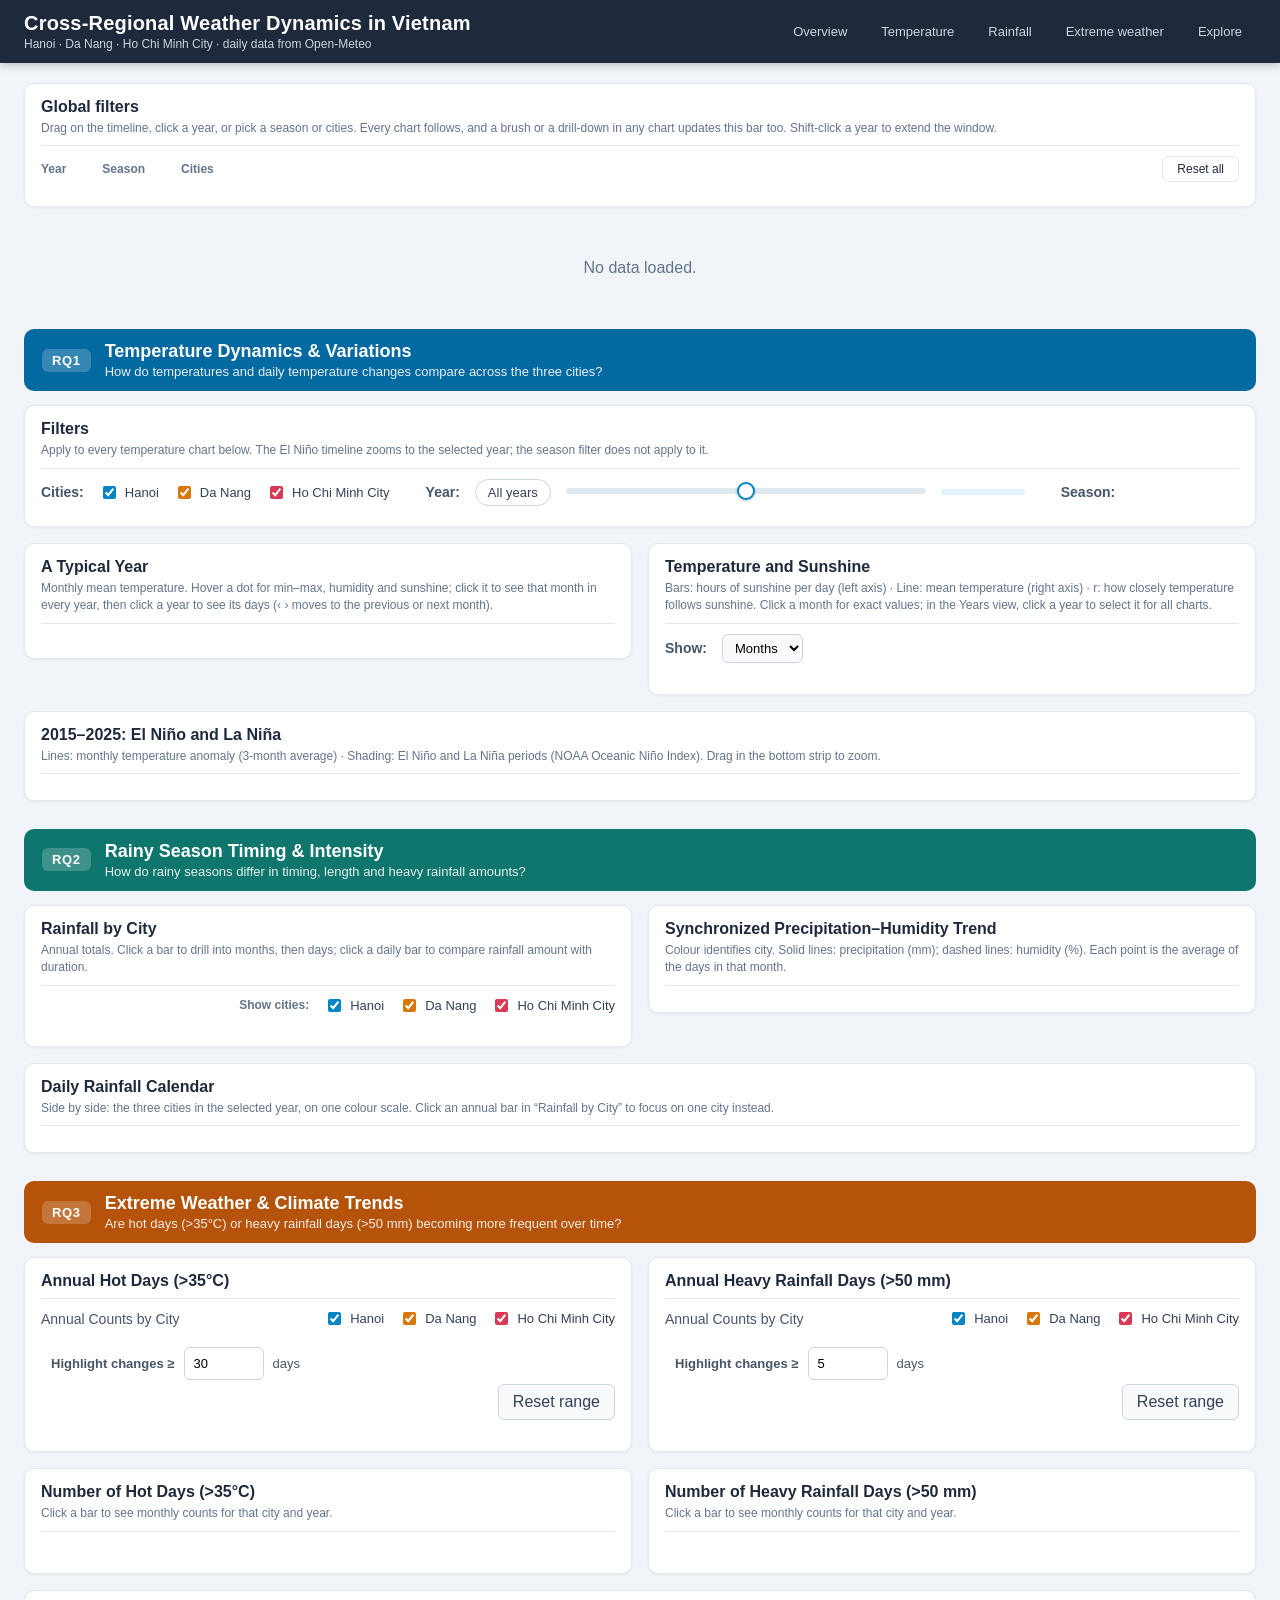
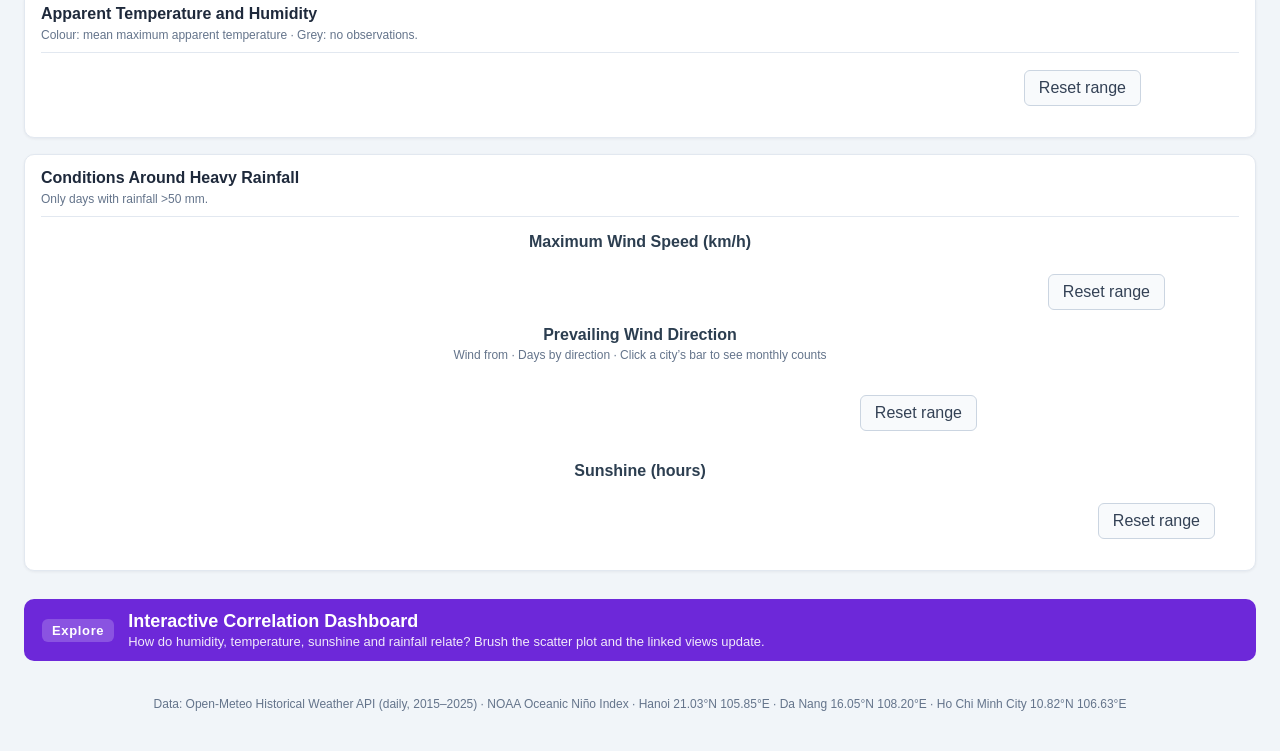
==== commit cfedd8aa: "Update all visualizations to have synchronization and add Explore dashboard" ====
--- a/dashboard.html
+++ b/dashboard.html
@@ -12,6 +12,7 @@
     <link rel="stylesheet" href="css/extremes.css">
     <!-- Layout of this one-page dashboard (cards, KPI row, grid) -->
     <link rel="stylesheet" href="css/dashboard-page.css">
+    <link rel="stylesheet" href="css/correlation.css">
     <!-- Load D3.js v7 -->
     <script src="https://d3js.org/d3.v7.min.js"></script>
 </head>
@@ -24,19 +25,40 @@
                 <h1>Cross-Regional Weather Dynamics in Vietnam</h1>
                 <p id="dashMeta">Hanoi · Da Nang · Ho Chi Minh City · daily data from Open-Meteo</p>
             </div>
+            <button id="dashFilterPill" class="dash-pill" type="button" hidden title="Clear all filters"></button>
             <nav class="dash-nav" aria-label="Dashboard sections">
-                <a href="#kpis" data-spy="kpis">Overview</a>
+                <a href="#controls" data-spy="controls">Overview</a>
                 <a href="#temperature" data-spy="temperature">Temperature</a>
                 <a href="#rainfall" data-spy="rainfall">Rainfall</a>
                 <a href="#extremes" data-spy="extremes">Extreme weather</a>
+                <a href="#correlation" data-spy="correlation">Explore</a>
             </nav>
         </div>
     </header>
 
     <main class="dash">
 
-        <!-- ===== KPI scorecard (filled by js/dashboard.js from the loaded data) ===== -->
+        <!-- ===== Global filters: one shared state for every chart (js/dashboardSync.js) ===== -->
+        <section id="controls" class="dash-section" aria-label="Global filters">
+            <article class="card card-wide controls-card">
+                <header class="card-head">
+                    <h3>Global filters</h3>
+                    <p>Drag on the timeline, click a year, or pick a season or cities. Every chart follows, and a brush or a drill-down in any chart updates this bar too. Shift-click a year to extend the window.</p>
+                </header>
+                <div class="gc-row">
+                    <div class="gc-group"><span class="gc-label">Year</span><div id="gcYears" class="chip-row"></div></div>
+                    <div class="gc-group"><span class="gc-label">Season</span><div id="gcSeasons" class="chip-row"></div></div>
+                    <div class="gc-group"><span class="gc-label">Cities</span><div id="gcCities" class="chip-row"></div></div>
+                    <button id="gcReset" class="extreme-reset" type="button">Reset all</button>
+                </div>
+                <div id="gcTimeline" class="gc-timeline"></div>
+                <p id="gcSummary" class="gc-summary" aria-live="polite"></p>
+            </article>
+        </section>
+
+        <!-- ===== KPI scorecard (filled by js/dashboard.js; follows the global filters) ===== -->
         <section id="kpis" class="dash-section" aria-label="Key figures by city">
+            <p id="kpiScope" class="kpi-scope"></p>
             <div id="kpiRow" class="kpi-row">
                 <p class="kpi-loading">Loading data…</p>
             </div>
@@ -179,7 +201,7 @@
                 <article class="card card-wide">
                     <header class="card-head">
                         <h3>Daily Rainfall Calendar</h3>
-                        <p>Click an annual bar in “Rainfall by City” to load that city and year here.</p>
+                        <p>Side by side: the three cities in the selected year, on one colour scale. Click an annual bar in “Rainfall by City” to focus on one city instead.</p>
                     </header>
                     <div class="rainfall-calendar-layout">
                         <div id="rainfall-heatmap"></div>
@@ -361,6 +383,18 @@
             </div>
         </section>
 
+        <!-- ===== Linked views: scatter + distributions that share the filtered data ===== -->
+        <section id="correlation" class="dash-section">
+            <div class="band band-correlation">
+                <span class="band-tag">Explore</span>
+                <div>
+                    <h2>Interactive Correlation Dashboard</h2>
+                    <p>How do humidity, temperature, sunshine and rainfall relate? Brush the scatter plot and the linked views update.</p>
+                </div>
+            </div>
+            <div id="correlationRoot"></div>
+        </section>
+
         <footer class="dash-footer">
             Data: Open-Meteo Historical Weather API (daily, 2015–2025) · NOAA Oceanic Niño Index ·
             Hanoi 21.03°N 105.85°E · Da Nang 16.05°N 108.20°E · Ho Chi Minh City 10.82°N 106.63°E
@@ -369,6 +403,7 @@
 
     <!-- Same modular scripts as index.html (tabs.js is not needed: no tabs here) -->
     <script src="js/utils.js"></script>
+    <script src="js/dashboardSync.js"></script>
     <script src="js/filters.js"></script>
     <script src="js/extremes/extremeShared.js"></script>
     <script src="js/extremes/extremeTrends.js"></script>
@@ -381,7 +416,10 @@
     <script src="js/temperature/temperatureSunshine.js"></script>
     <script src="js/temperature/temperatureElNino.js"></script>
     <script src="js/main.js"></script>
-    <!-- Dashboard-only: KPI row + nav highlight -->
+    <!-- Dashboard-only: shared views, global filter bar, correlation views, KPI row + nav highlight -->
+    <script src="js/dashboardViews.js"></script>
+    <script src="js/dashboardControls.js"></script>
+    <script src="js/correlation.js"></script>
     <script src="js/dashboard.js"></script>
 </body>
 </html>
--- a/css/dashboard-page.css
+++ b/css/dashboard-page.css
@@ -375,3 +375,90 @@
         grid-template-columns: repeat(2, minmax(0, 1fr));
     }
 }
+
+/* ---------- Global filter bar (js/dashboardControls.js) ---------- */
+.dash-pill {
+    padding: 5px 12px;
+    border: 1px solid #38bdf8;
+    border-radius: 999px;
+    background: rgba(56, 189, 248, 0.15);
+    color: #e0f2fe;
+    font-size: 12px;
+    cursor: pointer;
+}
+
+.dash-pill:hover { background: rgba(56, 189, 248, 0.3); }
+.dash-pill[hidden] { display: none; }
+
+.gc-row {
+    display: flex;
+    flex-wrap: wrap;
+    align-items: center;
+    gap: 10px 28px;
+    margin-bottom: 8px;
+}
+
+.gc-group {
+    display: flex;
+    align-items: center;
+    gap: 8px;
+}
+
+.gc-label {
+    color: var(--dash-muted);
+    font-size: 12px;
+    font-weight: 600;
+}
+
+.chip-row {
+    display: flex;
+    flex-wrap: wrap;
+    gap: 4px;
+}
+
+.chip {
+    padding: 4px 10px;
+    border: 1px solid var(--dash-border);
+    border-radius: 999px;
+    background: #fff;
+    color: var(--dash-ink);
+    font-size: 12px;
+    cursor: pointer;
+}
+
+.chip:hover { border-color: #94a3b8; }
+
+.chip.active {
+    border-color: #0284C7;
+    background: #0284C7;
+    color: #fff;
+}
+
+.chip-city { border-color: var(--chip-color); color: var(--chip-color); }
+.chip-city.active { background: var(--chip-color); border-color: var(--chip-color); color: #fff; }
+
+.gc-timeline svg { display: block; width: 100%; height: auto; }
+.gc-summary { margin: 4px 0 0; color: var(--dash-muted); font-size: 12px; }
+
+.kpi-scope { margin: 0 0 8px; color: var(--dash-muted); font-size: 12px; }
+.kpi-city.is-off { opacity: 0.4; }
+
+.band-correlation { --band: #6d28d9; }
+
+/* Calendar side by side */
+.calendar-compare-note { margin: 0 0 6px; color: var(--dash-muted); font-size: 12px; }
+.calendar-compare .rainfall-day.compare-hover { stroke: #0f172a; stroke-width: 1.5; }
+.rainfall-calendar-layout svg.calendar-compare { max-width: 100%; height: auto; }
+
+#gcReset {
+    margin-left: auto;
+    padding: 5px 14px;
+    border: 1px solid var(--dash-border);
+    border-radius: 6px;
+    background: #fff;
+    color: var(--dash-ink);
+    font-size: 12px;
+    cursor: pointer;
+}
+
+#gcReset:hover { background: #f1f5f9; }
--- a/css/correlation.css
+++ b/css/correlation.css
@@ -0,0 +1,305 @@
+/* Advanced Interactive Analytics (js/correlation.js). Cards reuse .card / .card-head from dashboard-page.css. */
+
+.corr-grid {
+    display: grid;
+    grid-template-columns: minmax(0, 1.75fr) minmax(0, 1fr);
+    gap: 16px;
+    align-items: start;
+}
+
+.corr-grid .card-wide {
+    grid-column: 1 / -1;
+}
+
+.corr-note {
+    margin: 0 0 8px;
+    color: #64748b;
+    font-size: 12px;
+}
+
+.corr-scatter {
+    position: relative;
+    width: 100%;
+    max-width: 850px;
+    margin: 0 auto;
+    aspect-ratio: 850 / 480;
+}
+
+.corr-scatter canvas,
+.corr-scatter svg {
+    position: absolute;
+    inset: 0;
+    width: 100%;
+    height: 100%;
+}
+
+.corr-scatter svg {
+    max-width: none;
+    overflow: visible;
+}
+
+.corr-grid-lines line {
+    stroke: #e2e8f0;
+    stroke-dasharray: 4, 4;
+}
+
+.corr-axis-label {
+    fill: #64748b;
+    font-size: 12px;
+}
+
+.corr-brush .selection {
+    fill: #0284c7;
+    fill-opacity: 0.12;
+    stroke: #0369a1;
+    stroke-width: 1.5;
+}
+
+.corr-tooltip {
+    z-index: 5;
+    white-space: nowrap;
+}
+
+.corr-legend {
+    display: flex;
+    flex-wrap: wrap;
+    gap: 6px 14px;
+    justify-content: center;
+    margin: 6px 0 4px;
+    color: #475569;
+    font-size: 12px;
+}
+
+.corr-legend-item {
+    display: inline-flex;
+    align-items: center;
+    gap: 5px;
+}
+
+.corr-legend-item i {
+    display: inline-block;
+    width: 11px;
+    height: 11px;
+    border-radius: 50%;
+}
+
+.corr-actions {
+    display: flex;
+    flex-wrap: wrap;
+    align-items: center;
+    gap: 8px;
+    margin-top: 8px;
+}
+
+.corr-selection-text {
+    flex: 1 1 200px;
+    color: #334155;
+    font-size: 13px;
+    font-weight: 600;
+}
+
+.corr-btn {
+    padding: 6px 12px;
+    border: 1px solid #cbd5e1;
+    border-radius: 6px;
+    background: #f8fafc;
+    color: #334155;
+    font: inherit;
+    font-size: 13px;
+    cursor: pointer;
+}
+
+.corr-btn:hover:not(:disabled) {
+    background: #e2e8f0;
+}
+
+.corr-btn:disabled {
+    opacity: 0.45;
+    cursor: default;
+}
+
+#corrPush:not(:disabled) {
+    border-color: #0284c7;
+    background: #0284c7;
+    color: #fff;
+}
+
+/* ----- linked views ----- */
+.corr-stats {
+    display: grid;
+    grid-template-columns: repeat(4, minmax(0, 1fr));
+    gap: 8px;
+    margin: 0 0 6px;
+}
+
+.corr-stat dt {
+    color: #64748b;
+    font-size: 11px;
+}
+
+.corr-stat dd {
+    margin: 2px 0 0;
+    color: #1e293b;
+    font-size: 18px;
+    font-weight: 700;
+    font-variant-numeric: tabular-nums;
+}
+
+.corr-stat dd small {
+    margin-left: 2px;
+    color: #64748b;
+    font-size: 11px;
+    font-weight: 500;
+}
+
+.corr-hist svg {
+    display: block;
+    max-width: 100%;
+    height: auto;
+}
+
+.corr-hist-title {
+    fill: #334155;
+    font-size: 12px;
+    font-weight: 700;
+}
+
+.corr-city-name,
+.corr-city-count {
+    fill: #475569;
+    font-size: 11px;
+}
+
+/* ----- drill-down ----- */
+.corr-drill-bar {
+    display: flex;
+    flex-wrap: wrap;
+    align-items: center;
+    justify-content: space-between;
+    gap: 8px;
+    margin-bottom: 8px;
+}
+
+.corr-path {
+    display: flex;
+    align-items: center;
+    gap: 6px;
+    font-size: 14px;
+}
+
+.corr-path-step {
+    padding: 0;
+    border: none;
+    background: none;
+    color: #0284c7;
+    font: inherit;
+    cursor: pointer;
+}
+
+.corr-path-step:hover {
+    text-decoration: underline;
+}
+
+.corr-path-sep {
+    color: #94a3b8;
+}
+
+.corr-path-current {
+    color: #334155;
+    font-weight: 600;
+}
+
+.corr-segment {
+    display: inline-flex;
+    border: 1px solid #cbd5e1;
+    border-radius: 999px;
+    overflow: hidden;
+}
+
+.corr-segment button {
+    padding: 5px 12px;
+    border: none;
+    background: #fff;
+    color: #334155;
+    font: inherit;
+    font-size: 13px;
+    cursor: pointer;
+}
+
+.corr-segment button.active {
+    background: #2c3e50;
+    color: #fff;
+}
+
+.corr-drill {
+    max-height: 380px;
+    overflow: auto;
+}
+
+.corr-table {
+    width: 100%;
+    border-collapse: collapse;
+    font-size: 13px;
+    font-variant-numeric: tabular-nums;
+}
+
+.corr-table th {
+    position: sticky;
+    top: 0;
+    padding: 6px 10px;
+    border-bottom: 2px solid #e2e8f0;
+    background: #fff;
+    color: #64748b;
+    font-weight: 600;
+    text-align: left;
+}
+
+.corr-table td {
+    padding: 5px 10px;
+    border-bottom: 1px solid #f1f5f9;
+}
+
+.corr-row-click {
+    cursor: pointer;
+}
+
+.corr-row-click:hover,
+.corr-row-click:focus-visible {
+    background: #f0f9ff;
+    outline: none;
+}
+
+.corr-bar-cell {
+    width: 28%;
+}
+
+.corr-inline-bar {
+    height: 8px;
+    border-radius: 4px;
+    background: #7dd3fc;
+}
+
+.corr-day-wrap {
+    max-height: 320px;
+    overflow: auto;
+}
+
+.corr-dot {
+    display: inline-block;
+    width: 9px;
+    height: 9px;
+    margin-right: 6px;
+    border-radius: 50%;
+}
+
+.corr-empty {
+    margin: 12px 0;
+    color: #64748b;
+    text-align: center;
+}
+
+@media (max-width: 1100px) {
+    .corr-grid {
+        grid-template-columns: minmax(0, 1fr);
+    }
+}
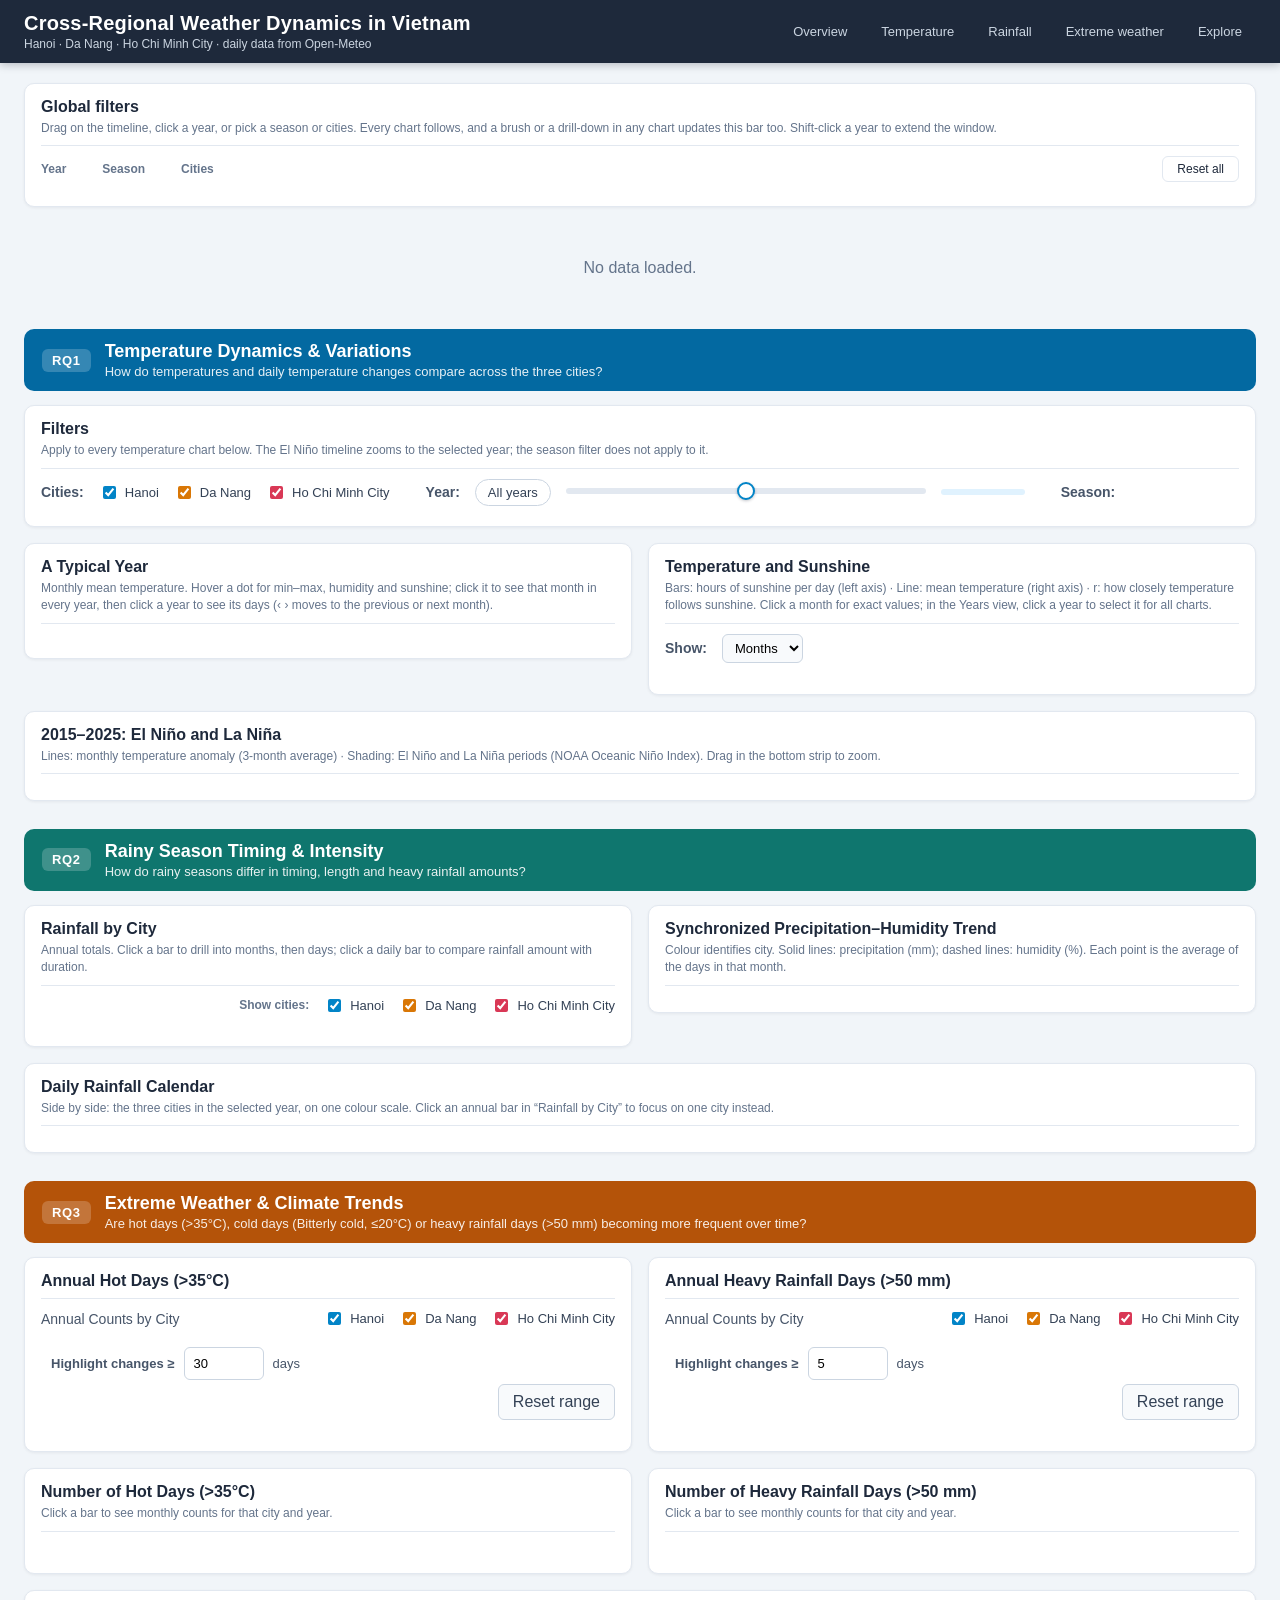
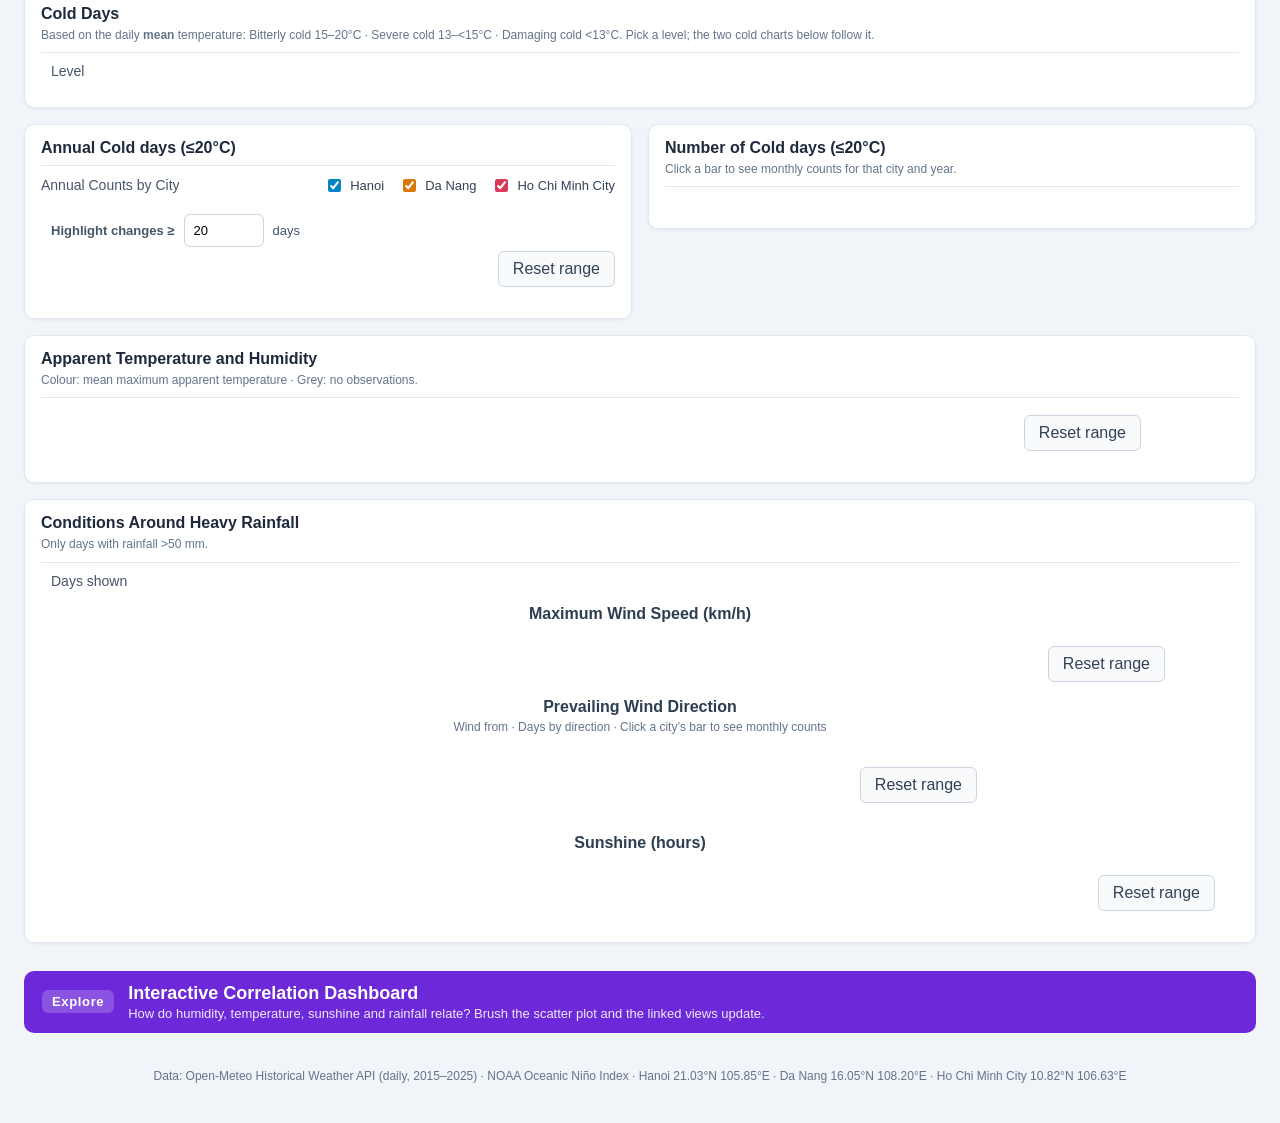
==== commit b7cfe09e: "Add cold-day cards as these are also considered as extreme weather" ====
--- a/dashboard.html
+++ b/dashboard.html
@@ -1,404 +1,777 @@
-<!DOCTYPE html>
+<!doctype html>
 <html lang="en">
-<head>
-    <meta charset="UTF-8">
-    <meta name="viewport" content="width=device-width, initial-scale=1.0">
-    <title>Weather Dashboard – Cross-Regional Weather Dynamics in Vietnam</title>
+  <head>
+    <meta charset="UTF-8" />
+    <meta name="viewport" content="width=device-width, initial-scale=1.0" />
+    <title>
+      Weather Dashboard – Cross-Regional Weather Dynamics in Vietnam
+    </title>
     <!-- Favicon -->
-    <link rel="icon" href="assets/icons/meteorology.png" type="image/png">
+    <link rel="icon" href="assets/icons/meteorology.png" type="image/png" />
     <!-- Stylesheets: the three panels' own CSS is reused unchanged -->
-    <link rel="stylesheet" href="css/style.css">
-    <link rel="stylesheet" href="css/dashboard.css">
-    <link rel="stylesheet" href="css/extremes.css">
+    <link rel="stylesheet" href="css/style.css" />
+    <link rel="stylesheet" href="css/dashboard.css" />
+    <link rel="stylesheet" href="css/extremes.css" />
     <!-- Layout of this one-page dashboard (cards, KPI row, grid) -->
-    <link rel="stylesheet" href="css/dashboard-page.css">
-    <link rel="stylesheet" href="css/correlation.css">
+    <link rel="stylesheet" href="css/dashboard-page.css" />
+    <link rel="stylesheet" href="css/correlation.css" />
     <!-- Load D3.js v7 -->
     <script src="https://d3js.org/d3.v7.min.js"></script>
-</head>
-<body class="dashboard-page">
-
+  </head>
+  <body class="dashboard-page">
     <!-- ===== Header ===== -->
     <header class="dash-header">
-        <div class="dash-header-inner">
-            <div class="dash-title">
-                <h1>Cross-Regional Weather Dynamics in Vietnam</h1>
-                <p id="dashMeta">Hanoi · Da Nang · Ho Chi Minh City · daily data from Open-Meteo</p>
-            </div>
-            <button id="dashFilterPill" class="dash-pill" type="button" hidden title="Clear all filters"></button>
-            <nav class="dash-nav" aria-label="Dashboard sections">
-                <a href="#controls" data-spy="controls">Overview</a>
-                <a href="#temperature" data-spy="temperature">Temperature</a>
-                <a href="#rainfall" data-spy="rainfall">Rainfall</a>
-                <a href="#extremes" data-spy="extremes">Extreme weather</a>
-                <a href="#correlation" data-spy="correlation">Explore</a>
-            </nav>
-        </div>
+      <div class="dash-header-inner">
+        <div class="dash-title">
+          <h1>Cross-Regional Weather Dynamics in Vietnam</h1>
+          <p id="dashMeta">
+            Hanoi · Da Nang · Ho Chi Minh City · daily data from Open-Meteo
+          </p>
+        </div>
+        <button
+          id="dashFilterPill"
+          class="dash-pill"
+          type="button"
+          hidden
+          title="Clear all filters"
+        ></button>
+        <nav class="dash-nav" aria-label="Dashboard sections">
+          <a href="#controls" data-spy="controls">Overview</a>
+          <a href="#temperature" data-spy="temperature">Temperature</a>
+          <a href="#rainfall" data-spy="rainfall">Rainfall</a>
+          <a href="#extremes" data-spy="extremes">Extreme weather</a>
+          <a href="#correlation" data-spy="correlation">Explore</a>
+        </nav>
+      </div>
     </header>
 
     <main class="dash">
-
-        <!-- ===== Global filters: one shared state for every chart (js/dashboardSync.js) ===== -->
-        <section id="controls" class="dash-section" aria-label="Global filters">
-            <article class="card card-wide controls-card">
-                <header class="card-head">
-                    <h3>Global filters</h3>
-                    <p>Drag on the timeline, click a year, or pick a season or cities. Every chart follows, and a brush or a drill-down in any chart updates this bar too. Shift-click a year to extend the window.</p>
-                </header>
-                <div class="gc-row">
-                    <div class="gc-group"><span class="gc-label">Year</span><div id="gcYears" class="chip-row"></div></div>
-                    <div class="gc-group"><span class="gc-label">Season</span><div id="gcSeasons" class="chip-row"></div></div>
-                    <div class="gc-group"><span class="gc-label">Cities</span><div id="gcCities" class="chip-row"></div></div>
-                    <button id="gcReset" class="extreme-reset" type="button">Reset all</button>
+      <!-- ===== Global filters: one shared state for every chart (js/dashboardSync.js) ===== -->
+      <section id="controls" class="dash-section" aria-label="Global filters">
+        <article class="card card-wide controls-card">
+          <header class="card-head">
+            <h3>Global filters</h3>
+            <p>
+              Drag on the timeline, click a year, or pick a season or cities.
+              Every chart follows, and a brush or a drill-down in any chart
+              updates this bar too. Shift-click a year to extend the window.
+            </p>
+          </header>
+          <div class="gc-row">
+            <div class="gc-group">
+              <span class="gc-label">Year</span>
+              <div id="gcYears" class="chip-row"></div>
+            </div>
+            <div class="gc-group">
+              <span class="gc-label">Season</span>
+              <div id="gcSeasons" class="chip-row"></div>
+            </div>
+            <div class="gc-group">
+              <span class="gc-label">Cities</span>
+              <div id="gcCities" class="chip-row"></div>
+            </div>
+            <button id="gcReset" class="extreme-reset" type="button">
+              Reset all
+            </button>
+          </div>
+          <div id="gcTimeline" class="gc-timeline"></div>
+          <p id="gcSummary" class="gc-summary" aria-live="polite"></p>
+        </article>
+      </section>
+
+      <!-- ===== KPI scorecard (filled by js/dashboard.js; follows the global filters) ===== -->
+      <section id="kpis" class="dash-section" aria-label="Key figures by city">
+        <p id="kpiScope" class="kpi-scope"></p>
+        <div id="kpiRow" class="kpi-row">
+          <p class="kpi-loading">Loading data…</p>
+        </div>
+      </section>
+
+      <!-- ===== RQ1: Temperature ===== -->
+      <section id="temperature" class="dash-section">
+        <div class="band band-temperature">
+          <span class="band-tag">RQ1</span>
+          <div>
+            <h2>Temperature Dynamics &amp; Variations</h2>
+            <p>
+              How do temperatures and daily temperature changes compare across
+              the three cities?
+            </p>
+          </div>
+        </div>
+
+        <div class="dash-grid">
+          <article class="card card-wide card-filters">
+            <header class="card-head">
+              <h3>Filters</h3>
+              <p>
+                Apply to every temperature chart below. The El Niño timeline
+                zooms to the selected year; the season filter does not apply to
+                it.
+              </p>
+            </header>
+            <div class="temperature-filters">
+              <div class="controls temperature-filter-bar">
+                <span class="view-label">Cities:</span>
+                <div id="cityFilters" class="city-filters">
+                  <label class="filter-label hanoi-label">
+                    <input type="checkbox" value="Hanoi" checked /> Hanoi
+                  </label>
+                  <label class="filter-label danang-label">
+                    <input type="checkbox" value="Da Nang" checked /> Da Nang
+                  </label>
+                  <label class="filter-label hcm-label">
+                    <input type="checkbox" value="Ho Chi Minh City" checked />
+                    Ho Chi Minh City
+                  </label>
                 </div>
-                <div id="gcTimeline" class="gc-timeline"></div>
-                <p id="gcSummary" class="gc-summary" aria-live="polite"></p>
-            </article>
-        </section>
-
-        <!-- ===== KPI scorecard (filled by js/dashboard.js; follows the global filters) ===== -->
-        <section id="kpis" class="dash-section" aria-label="Key figures by city">
-            <p id="kpiScope" class="kpi-scope"></p>
-            <div id="kpiRow" class="kpi-row">
-                <p class="kpi-loading">Loading data…</p>
-            </div>
-        </section>
-
-        <!-- ===== RQ1: Temperature ===== -->
-        <section id="temperature" class="dash-section">
-            <div class="band band-temperature">
-                <span class="band-tag">RQ1</span>
-                <div>
-                    <h2>Temperature Dynamics &amp; Variations</h2>
-                    <p>How do temperatures and daily temperature changes compare across the three cities?</p>
+              </div>
+              <div class="controls temperature-filter-bar">
+                <label class="view-label" for="temperatureYear">Year:</label>
+                <button
+                  id="temperatureAllYears"
+                  class="temperature-season"
+                  type="button"
+                >
+                  All years
+                </button>
+                <div id="temperatureYearSlider" class="temperature-year-slider">
+                  <input type="range" id="temperatureYear" step="1" />
+                  <div
+                    id="temperatureYearTicks"
+                    class="temperature-year-ticks"
+                  ></div>
                 </div>
-            </div>
-
-            <div class="dash-grid">
-                <article class="card card-wide card-filters">
-                    <header class="card-head">
-                        <h3>Filters</h3>
-                        <p>Apply to every temperature chart below. The El Niño timeline zooms to the selected year; the season filter does not apply to it.</p>
-                    </header>
-                    <div class="temperature-filters">
-                        <div class="controls temperature-filter-bar">
-                            <span class="view-label">Cities:</span>
-                            <div id="cityFilters" class="city-filters">
-                                <label class="filter-label hanoi-label">
-                                    <input type="checkbox" value="Hanoi" checked> Hanoi
-                                </label>
-                                <label class="filter-label danang-label">
-                                    <input type="checkbox" value="Da Nang" checked> Da Nang
-                                </label>
-                                <label class="filter-label hcm-label">
-                                    <input type="checkbox" value="Ho Chi Minh City" checked> Ho Chi Minh City
-                                </label>
-                            </div>
-                        </div>
-                        <div class="controls temperature-filter-bar">
-                            <label class="view-label" for="temperatureYear">Year:</label>
-                            <button id="temperatureAllYears" class="temperature-season" type="button">All years</button>
-                            <div id="temperatureYearSlider" class="temperature-year-slider">
-                                <input type="range" id="temperatureYear" step="1">
-                                <div id="temperatureYearTicks" class="temperature-year-ticks"></div>
-                            </div>
-                            <output id="temperatureYearValue" class="temperature-year-value" for="temperatureYear"></output>
-                        </div>
-                        <div class="controls temperature-filter-bar">
-                            <span class="view-label">Season:</span>
-                            <div id="temperatureSeasonFilter" class="temperature-season-filter" role="group" aria-label="Season filter"></div>
-                        </div>
-                    </div>
-                </article>
-
-                <article class="card">
-                    <header class="card-head">
-                        <h3>A Typical Year</h3>
-                        <p>Monthly mean temperature. Hover a dot for min–max, humidity and sunshine; click it to see that month in every year, then click a year to see its days (‹ › moves to the previous or next month).</p>
-                    </header>
-                    <nav id="temperatureFingerprintPath" class="temperature-path" aria-label="Drill-down path"></nav>
-                    <div id="temperature-fingerprint-chart" class="temperature-chart"></div>
-                </article>
-
-                <article class="card">
-                    <header class="card-head">
-                        <h3>Temperature and Sunshine</h3>
-                        <p>Bars: hours of sunshine per day (left axis) · Line: mean temperature (right axis) · r: how closely temperature follows sunshine. Click a month for exact values; in the Years view, click a year to select it for all charts.</p>
-                    </header>
-                    <div class="controls temperature-filter-bar">
-                        <label class="view-label" for="comparisonView">Show:</label>
-                        <select id="comparisonView" class="temperature-select">
-                            <option value="month">Months</option>
-                            <option value="year">Years</option>
-                        </select>
-                    </div>
-                    <div id="temperature-comparison-chart" class="temperature-chart"></div>
-                    <div id="temperature-comparison-detail" class="temperature-detail"></div>
-                </article>
-
-                <article class="card card-wide">
-                    <header class="card-head">
-                        <h3>2015–2025: El Niño and La Niña</h3>
-                        <p>Lines: monthly temperature anomaly (3-month average) · Shading: El Niño and La Niña periods (NOAA Oceanic Niño Index). Drag in the bottom strip to zoom.</p>
-                    </header>
-                    <div id="temperature-timeline-chart" class="temperature-chart"></div>
-                </article>
-            </div>
-        </section>
-
-        <!-- ===== RQ2: Rainfall ===== -->
-        <section id="rainfall" class="dash-section">
-            <div class="band band-rainfall">
-                <span class="band-tag">RQ2</span>
-                <div>
-                    <h2>Rainy Season Timing &amp; Intensity</h2>
-                    <p>How do rainy seasons differ in timing, length and heavy rainfall amounts?</p>
+                <output
+                  id="temperatureYearValue"
+                  class="temperature-year-value"
+                  for="temperatureYear"
+                ></output>
+              </div>
+              <div class="controls temperature-filter-bar">
+                <span class="view-label">Season:</span>
+                <div
+                  id="temperatureSeasonFilter"
+                  class="temperature-season-filter"
+                  role="group"
+                  aria-label="Season filter"
+                ></div>
+              </div>
+            </div>
+          </article>
+
+          <article class="card">
+            <header class="card-head">
+              <h3>A Typical Year</h3>
+              <p>
+                Monthly mean temperature. Hover a dot for min–max, humidity and
+                sunshine; click it to see that month in every year, then click a
+                year to see its days (‹ › moves to the previous or next month).
+              </p>
+            </header>
+            <nav
+              id="temperatureFingerprintPath"
+              class="temperature-path"
+              aria-label="Drill-down path"
+            ></nav>
+            <div
+              id="temperature-fingerprint-chart"
+              class="temperature-chart"
+            ></div>
+          </article>
+
+          <article class="card">
+            <header class="card-head">
+              <h3>Temperature and Sunshine</h3>
+              <p>
+                Bars: hours of sunshine per day (left axis) · Line: mean
+                temperature (right axis) · r: how closely temperature follows
+                sunshine. Click a month for exact values; in the Years view,
+                click a year to select it for all charts.
+              </p>
+            </header>
+            <div class="controls temperature-filter-bar">
+              <label class="view-label" for="comparisonView">Show:</label>
+              <select id="comparisonView" class="temperature-select">
+                <option value="month">Months</option>
+                <option value="year">Years</option>
+              </select>
+            </div>
+            <div
+              id="temperature-comparison-chart"
+              class="temperature-chart"
+            ></div>
+            <div
+              id="temperature-comparison-detail"
+              class="temperature-detail"
+            ></div>
+          </article>
+
+          <article class="card card-wide">
+            <header class="card-head">
+              <h3>2015–2025: El Niño and La Niña</h3>
+              <p>
+                Lines: monthly temperature anomaly (3-month average) · Shading:
+                El Niño and La Niña periods (NOAA Oceanic Niño Index). Drag in
+                the bottom strip to zoom.
+              </p>
+            </header>
+            <div
+              id="temperature-timeline-chart"
+              class="temperature-chart"
+            ></div>
+          </article>
+        </div>
+      </section>
+
+      <!-- ===== RQ2: Rainfall ===== -->
+      <section id="rainfall" class="dash-section">
+        <div class="band band-rainfall">
+          <span class="band-tag">RQ2</span>
+          <div>
+            <h2>Rainy Season Timing &amp; Intensity</h2>
+            <p>
+              How do rainy seasons differ in timing, length and heavy rainfall
+              amounts?
+            </p>
+          </div>
+        </div>
+
+        <div class="dash-grid">
+          <article class="card">
+            <header class="card-head">
+              <h3>Rainfall by City</h3>
+              <p>
+                Annual totals. Click a bar to drill into months, then days;
+                click a daily bar to compare rainfall amount with duration.
+              </p>
+            </header>
+            <div class="controls">
+              <div class="controls-left">
+                <button id="rainfallBackButton" class="back-btn">← Back</button>
+                <span id="rainfallViewLabel" class="view-label"></span>
+              </div>
+              <div
+                id="rainfallCityFilters"
+                class="city-filters rainfall-city-filters"
+                role="group"
+                aria-label="Filter rainfall charts by city"
+              >
+                <span class="filter-group-label">Show cities:</span>
+                <label class="filter-label hanoi-label">
+                  <input type="checkbox" value="Hanoi" checked /> Hanoi
+                </label>
+                <label class="filter-label danang-label">
+                  <input type="checkbox" value="Da Nang" checked /> Da Nang
+                </label>
+                <label class="filter-label hcm-label">
+                  <input type="checkbox" value="Ho Chi Minh City" checked /> Ho
+                  Chi Minh City
+                </label>
+              </div>
+            </div>
+            <div id="rainfall-chart"></div>
+
+            <section
+              id="rainfall-duration-breakdown"
+              class="rainfall-duration-breakdown"
+              hidden
+            >
+              <h3>Daily Rainfall Amount vs. Duration</h3>
+              <p>
+                Each point is one day in the selected month. Farther right means
+                more rainfall; higher means more hours of rain. High rainfall
+                over few hours suggests a brief, intense event; moderate
+                rainfall over many hours suggests persistent rain. The selected
+                day is highlighted.
+              </p>
+              <p
+                id="rainfall-duration-summary"
+                class="rainfall-duration-summary"
+              ></p>
+              <div
+                id="rainfall-duration-chart"
+                class="rainfall-duration-chart"
+              ></div>
+            </section>
+          </article>
+
+          <article class="card">
+            <header class="card-head">
+              <h3>Synchronized Precipitation–Humidity Trend</h3>
+              <p>
+                Colour identifies city. Solid lines: precipitation (mm); dashed
+                lines: humidity (%). Each point is the average of the days in
+                that month.
+              </p>
+            </header>
+            <div
+              id="precipitation-humidity-chart"
+              class="precipitation-humidity-chart"
+            ></div>
+          </article>
+
+          <article class="card card-wide">
+            <header class="card-head">
+              <h3>Daily Rainfall Calendar</h3>
+              <p>
+                Side by side: the three cities in the selected year, on one
+                colour scale. Click an annual bar in “Rainfall by City” to focus
+                on one city instead.
+              </p>
+            </header>
+            <div class="rainfall-calendar-layout">
+              <div id="rainfall-heatmap"></div>
+              <aside id="rainfall-detail" hidden></aside>
+            </div>
+          </article>
+        </div>
+      </section>
+
+      <!-- ===== RQ3: Extreme weather ===== -->
+      <section id="extremes" class="dash-section">
+        <div class="band band-extremes">
+          <span class="band-tag">RQ3</span>
+          <div>
+            <h2>Extreme Weather &amp; Climate Trends</h2>
+            <p>
+              Are hot days (&gt;35°C), cold days (Bitterly cold, ≤20°C) or heavy rainfall
+              days (&gt;50 mm) becoming more frequent over time?
+            </p>
+          </div>
+        </div>
+
+        <div class="dash-grid">
+          <article class="card">
+            <header class="card-head">
+              <h3>Annual Hot Days (&gt;35°C)</h3>
+            </header>
+            <div class="controls">
+              <span class="view-label">Annual Counts by City</span>
+              <div id="extremeCityFilters" class="city-filters">
+                <label class="filter-label hanoi-label">
+                  <input type="checkbox" value="Hanoi" checked /> Hanoi
+                </label>
+                <label class="filter-label danang-label">
+                  <input type="checkbox" value="Da Nang" checked /> Da Nang
+                </label>
+                <label class="filter-label hcm-label">
+                  <input type="checkbox" value="Ho Chi Minh City" checked /> Ho
+                  Chi Minh City
+                </label>
+              </div>
+            </div>
+            <div class="extreme-chart-layout">
+              <div id="hot-days-chart" class="extreme-chart"></div>
+              <div class="extreme-threshold">
+                <label for="hotDaysChangeThreshold">Highlight changes ≥</label>
+                <div class="extreme-threshold-value">
+                  <input
+                    id="hotDaysChangeThreshold"
+                    type="number"
+                    min="1"
+                    max="366"
+                    step="1"
+                    value="30"
+                    required
+                  />
+                  <span>days</span>
                 </div>
-            </div>
-
-            <div class="dash-grid">
-                <article class="card">
-                    <header class="card-head">
-                        <h3>Rainfall by City</h3>
-                        <p>Annual totals. Click a bar to drill into months, then days; click a daily bar to compare rainfall amount with duration.</p>
-                    </header>
-                    <div class="controls">
-                        <div class="controls-left">
-                            <button id="rainfallBackButton" class="back-btn">← Back</button>
-                            <span id="rainfallViewLabel" class="view-label"></span>
-                        </div>
-                        <div id="rainfallCityFilters" class="city-filters rainfall-city-filters" role="group" aria-label="Filter rainfall charts by city">
-                            <span class="filter-group-label">Show cities:</span>
-                            <label class="filter-label hanoi-label">
-                                <input type="checkbox" value="Hanoi" checked> Hanoi
-                            </label>
-                            <label class="filter-label danang-label">
-                                <input type="checkbox" value="Da Nang" checked> Da Nang
-                            </label>
-                            <label class="filter-label hcm-label">
-                                <input type="checkbox" value="Ho Chi Minh City" checked> Ho Chi Minh City
-                            </label>
-                        </div>
-                    </div>
-                    <div id="rainfall-chart"></div>
-
-                    <section id="rainfall-duration-breakdown" class="rainfall-duration-breakdown" hidden>
-                        <h3>Daily Rainfall Amount vs. Duration</h3>
-                        <p>Each point is one day in the selected month. Farther right means more rainfall; higher means more hours of rain. High rainfall over few hours suggests a brief, intense event; moderate rainfall over many hours suggests persistent rain. The selected day is highlighted.</p>
-                        <p id="rainfall-duration-summary" class="rainfall-duration-summary"></p>
-                        <div id="rainfall-duration-chart" class="rainfall-duration-chart"></div>
-                    </section>
-                </article>
-
-                <article class="card">
-                    <header class="card-head">
-                        <h3>Synchronized Precipitation–Humidity Trend</h3>
-                        <p>Colour identifies city. Solid lines: precipitation (mm); dashed lines: humidity (%). Each point is the average of the days in that month.</p>
-                    </header>
-                    <div id="precipitation-humidity-chart" class="precipitation-humidity-chart"></div>
-                </article>
-
-                <article class="card card-wide">
-                    <header class="card-head">
-                        <h3>Daily Rainfall Calendar</h3>
-                        <p>Side by side: the three cities in the selected year, on one colour scale. Click an annual bar in “Rainfall by City” to focus on one city instead.</p>
-                    </header>
-                    <div class="rainfall-calendar-layout">
-                        <div id="rainfall-heatmap"></div>
-                        <aside id="rainfall-detail" hidden></aside>
-                    </div>
-                </article>
-            </div>
-        </section>
-
-        <!-- ===== RQ3: Extreme weather ===== -->
-        <section id="extremes" class="dash-section">
-            <div class="band band-extremes">
-                <span class="band-tag">RQ3</span>
-                <div>
-                    <h2>Extreme Weather &amp; Climate Trends</h2>
-                    <p>Are hot days (&gt;35°C) or heavy rainfall days (&gt;50 mm) becoming more frequent over time?</p>
+              </div>
+            </div>
+            <div class="extreme-zoom-row">
+              <div
+                id="hotDaysBrush"
+                class="extreme-chart extreme-overview"
+              ></div>
+              <button id="hotDaysResetZoom" class="extreme-reset" type="button">
+                Reset range
+              </button>
+            </div>
+            <div class="controls">
+              <span
+                id="hotDaysYearRange"
+                class="view-label"
+                aria-live="polite"
+              ></span>
+            </div>
+          </article>
+
+          <article class="card">
+            <header class="card-head">
+              <h3>Annual Heavy Rainfall Days (&gt;50 mm)</h3>
+            </header>
+            <div class="controls">
+              <span class="view-label">Annual Counts by City</span>
+              <div id="heavyRainCityFilters" class="city-filters">
+                <label class="filter-label hanoi-label">
+                  <input type="checkbox" value="Hanoi" checked /> Hanoi
+                </label>
+                <label class="filter-label danang-label">
+                  <input type="checkbox" value="Da Nang" checked /> Da Nang
+                </label>
+                <label class="filter-label hcm-label">
+                  <input type="checkbox" value="Ho Chi Minh City" checked /> Ho
+                  Chi Minh City
+                </label>
+              </div>
+            </div>
+            <div class="extreme-chart-layout">
+              <div id="heavy-rain-days-chart" class="extreme-chart"></div>
+              <div class="extreme-threshold">
+                <label for="heavyRainDaysChangeThreshold"
+                  >Highlight changes ≥</label
+                >
+                <div class="extreme-threshold-value">
+                  <input
+                    id="heavyRainDaysChangeThreshold"
+                    type="number"
+                    min="1"
+                    max="366"
+                    step="1"
+                    value="5"
+                    required
+                  />
+                  <span>days</span>
                 </div>
-            </div>
-
-            <div class="dash-grid">
-                <article class="card">
-                    <header class="card-head">
-                        <h3>Annual Hot Days (&gt;35°C)</h3>
-                    </header>
-                    <div class="controls">
-                        <span class="view-label">Annual Counts by City</span>
-                        <div id="extremeCityFilters" class="city-filters">
-                            <label class="filter-label hanoi-label">
-                                <input type="checkbox" value="Hanoi" checked> Hanoi
-                            </label>
-                            <label class="filter-label danang-label">
-                                <input type="checkbox" value="Da Nang" checked> Da Nang
-                            </label>
-                            <label class="filter-label hcm-label">
-                                <input type="checkbox" value="Ho Chi Minh City" checked> Ho Chi Minh City
-                            </label>
-                        </div>
-                    </div>
-                    <div class="extreme-chart-layout">
-                        <div id="hot-days-chart" class="extreme-chart"></div>
-                        <div class="extreme-threshold">
-                            <label for="hotDaysChangeThreshold">Highlight changes ≥</label>
-                            <div class="extreme-threshold-value">
-                                <input id="hotDaysChangeThreshold" type="number" min="1" max="366" step="1" value="30" required>
-                                <span>days</span>
-                            </div>
-                        </div>
-                    </div>
-                    <div class="extreme-zoom-row">
-                        <div id="hotDaysBrush" class="extreme-chart extreme-overview"></div>
-                        <button id="hotDaysResetZoom" class="extreme-reset" type="button">Reset range</button>
-                    </div>
-                    <div class="controls">
-                        <span id="hotDaysYearRange" class="view-label" aria-live="polite"></span>
-                    </div>
-                </article>
-
-                <article class="card">
-                    <header class="card-head">
-                        <h3>Annual Heavy Rainfall Days (&gt;50 mm)</h3>
-                    </header>
-                    <div class="controls">
-                        <span class="view-label">Annual Counts by City</span>
-                        <div id="heavyRainCityFilters" class="city-filters">
-                            <label class="filter-label hanoi-label">
-                                <input type="checkbox" value="Hanoi" checked> Hanoi
-                            </label>
-                            <label class="filter-label danang-label">
-                                <input type="checkbox" value="Da Nang" checked> Da Nang
-                            </label>
-                            <label class="filter-label hcm-label">
-                                <input type="checkbox" value="Ho Chi Minh City" checked> Ho Chi Minh City
-                            </label>
-                        </div>
-                    </div>
-                    <div class="extreme-chart-layout">
-                        <div id="heavy-rain-days-chart" class="extreme-chart"></div>
-                        <div class="extreme-threshold">
-                            <label for="heavyRainDaysChangeThreshold">Highlight changes ≥</label>
-                            <div class="extreme-threshold-value">
-                                <input id="heavyRainDaysChangeThreshold" type="number" min="1" max="366" step="1" value="5" required>
-                                <span>days</span>
-                            </div>
-                        </div>
-                    </div>
-                    <div class="extreme-zoom-row">
-                        <div id="heavyRainDaysBrush" class="extreme-chart extreme-overview"></div>
-                        <button id="heavyRainDaysResetZoom" class="extreme-reset" type="button">Reset range</button>
-                    </div>
-                    <div class="controls">
-                        <span id="heavyRainDaysYearRange" class="view-label" aria-live="polite"></span>
-                    </div>
-                </article>
-
-                <article class="card">
-                    <header class="card-head">
-                        <h3>Number of Hot Days (&gt;35°C)</h3>
-                        <p>Click a bar to see monthly counts for that city and year.</p>
-                    </header>
-                    <div id="extremeFrequencyLegend" class="extreme-frequency-legend" role="list" aria-label="City colours for hot day frequency"></div>
-                    <nav id="extreme-frequency-hot-path" class="extreme-frequency-path" aria-label="Hot day frequency navigation" hidden></nav>
-                    <div id="extreme-frequency-hot" class="extreme-chart"></div>
-                </article>
-
-                <article class="card">
-                    <header class="card-head">
-                        <h3>Number of Heavy Rainfall Days (&gt;50 mm)</h3>
-                        <p>Click a bar to see monthly counts for that city and year.</p>
-                    </header>
-                    <div id="extremeRainFrequencyLegend" class="extreme-frequency-legend" role="list" aria-label="City colours for heavy rainfall frequency"></div>
-                    <nav id="extreme-frequency-rain-path" class="extreme-frequency-path" aria-label="Heavy rainfall frequency navigation" hidden></nav>
-                    <div id="extreme-frequency-rain" class="extreme-chart"></div>
-                </article>
-
-                <article class="card card-wide">
-                    <header class="card-head">
-                        <h3 id="extreme-heat-title">Apparent Temperature and Humidity</h3>
-                        <p>Colour: mean maximum apparent temperature · Grey: no observations.</p>
-                    </header>
-                    <div class="extreme-heatmap-toolbar">
-                        <div id="extremeHeatmapCities" class="city-filters" role="group" aria-label="Cities for apparent temperature maps"></div>
-                        <div id="extreme-heatmap-legend" class="extreme-chart extreme-colour-legend"></div>
-                    </div>
-                    <div id="extreme-heatmap" class="extreme-heatmap-grid"></div>
-                    <div class="extreme-zoom-row">
-                        <div id="extremeHeatmapBrush" class="extreme-chart extreme-overview"></div>
-                        <button id="extremeHeatmapResetRange" class="extreme-reset" type="button">Reset range</button>
-                    </div>
-                    <div class="controls">
-                        <span id="extremeHeatmapYearRange" class="view-label" aria-live="polite"></span>
-                    </div>
-                </article>
-
-                <article class="card card-wide">
-                    <header class="card-head">
-                        <h3 id="extreme-storm-title">Conditions Around Heavy Rainfall</h3>
-                        <p>Only days with rainfall &gt;50 mm.</p>
-                    </header>
-                    <div id="extreme-storm-plots">
-                        <h4 class="extreme-chart-title">Maximum Wind Speed (km/h)</h4>
-                        <div id="extremeWindCities" class="city-filters" role="group" aria-label="Cities for maximum wind speed"></div>
-                        <div id="extreme-storm-wind" class="extreme-chart"></div>
-                        <div class="extreme-zoom-row">
-                            <div id="extremeWindBrush" class="extreme-chart extreme-overview"></div>
-                            <button id="extremeWindResetRange" class="extreme-reset" type="button">Reset range</button>
-                        </div>
-                        <div class="controls">
-                            <span id="extremeWindRange" class="view-label" aria-live="polite"></span>
-                        </div>
-                        <h4 class="extreme-chart-title">Prevailing Wind Direction</h4>
-                        <p class="extreme-note">Wind from · Days by direction · Click a city’s bar to see monthly counts</p>
-                        <div class="extreme-direction-layout">
-                            <div id="extremeStormDirectionLegend" class="extreme-city-legend" role="list" aria-label="Wind direction colours"></div>
-                            <div id="extremeStormDirectionPath" class="extreme-frequency-path" aria-live="polite" hidden></div>
-                            <div id="extreme-storm-direction" class="extreme-chart"></div>
-                            <div class="extreme-zoom-row">
-                                <div id="extremeDirectionBrush" class="extreme-chart extreme-overview"></div>
-                                <button id="extremeDirectionResetRange" class="extreme-reset" type="button">Reset range</button>
-                            </div>
-                            <div class="controls">
-                                <span id="extremeDirectionRange" class="view-label" aria-live="polite"></span>
-                            </div>
-                            <aside class="extreme-direction-roses" aria-label="Wind roses for the selected date range">
-                                <div id="extremeDirectionRoses"></div>
-                            </aside>
-                        </div>
-                        <h4 class="extreme-chart-title">Sunshine (hours)</h4>
-                        <div id="extremeSunshineCities" class="city-filters" role="group" aria-label="Cities for sunshine duration"></div>
-                        <div id="extreme-storm-sunshine" class="extreme-chart"></div>
-                    </div>
-                    <div class="extreme-zoom-row">
-                        <div id="extremeStormBrush" class="extreme-chart extreme-overview"></div>
-                        <button id="extremeStormResetRange" class="extreme-reset" type="button">Reset range</button>
-                    </div>
-                    <div class="controls">
-                        <span id="extremeStormRange" class="view-label" aria-live="polite"></span>
-                    </div>
-                </article>
-            </div>
-        </section>
-
-        <!-- ===== Linked views: scatter + distributions that share the filtered data ===== -->
-        <section id="correlation" class="dash-section">
-            <div class="band band-correlation">
-                <span class="band-tag">Explore</span>
-                <div>
-                    <h2>Interactive Correlation Dashboard</h2>
-                    <p>How do humidity, temperature, sunshine and rainfall relate? Brush the scatter plot and the linked views update.</p>
+              </div>
+            </div>
+            <div class="extreme-zoom-row">
+              <div
+                id="heavyRainDaysBrush"
+                class="extreme-chart extreme-overview"
+              ></div>
+              <button
+                id="heavyRainDaysResetZoom"
+                class="extreme-reset"
+                type="button"
+              >
+                Reset range
+              </button>
+            </div>
+            <div class="controls">
+              <span
+                id="heavyRainDaysYearRange"
+                class="view-label"
+                aria-live="polite"
+              ></span>
+            </div>
+          </article>
+
+          <article class="card">
+            <header class="card-head">
+              <h3>Number of Hot Days (&gt;35°C)</h3>
+              <p>Click a bar to see monthly counts for that city and year.</p>
+            </header>
+            <div
+              id="extremeFrequencyLegend"
+              class="extreme-frequency-legend"
+              role="list"
+              aria-label="City colours for hot day frequency"
+            ></div>
+            <nav
+              id="extreme-frequency-hot-path"
+              class="extreme-frequency-path"
+              aria-label="Hot day frequency navigation"
+              hidden
+            ></nav>
+            <div id="extreme-frequency-hot" class="extreme-chart"></div>
+          </article>
+
+          <article class="card">
+            <header class="card-head">
+              <h3>Number of Heavy Rainfall Days (&gt;50 mm)</h3>
+              <p>Click a bar to see monthly counts for that city and year.</p>
+            </header>
+            <div
+              id="extremeRainFrequencyLegend"
+              class="extreme-frequency-legend"
+              role="list"
+              aria-label="City colours for heavy rainfall frequency"
+            ></div>
+            <nav
+              id="extreme-frequency-rain-path"
+              class="extreme-frequency-path"
+              aria-label="Heavy rainfall frequency navigation"
+              hidden
+            ></nav>
+            <div id="extreme-frequency-rain" class="extreme-chart"></div>
+          </article>
+
+          <article class="card card-wide">
+            <header class="card-head">
+              <h3>Cold Days</h3>
+              <p>
+                Based on the daily <strong>mean</strong> temperature: Bitterly cold
+                15–20°C · Severe cold 13–&lt;15°C · Damaging cold &lt;13°C. Pick a level;
+                the two cold charts below follow it.
+              </p>
+            </header>
+            <div class="extreme-level-toolbar">
+              <span class="view-label">Level</span>
+              <div id="extremeColdLevel"></div>
+            </div>
+          </article>
+
+          <article class="card">
+            <header class="card-head">
+              <h3 id="coldTrendTitle">Annual Cold days (≤20°C)</h3>
+            </header>
+            <div class="controls">
+              <span class="view-label">Annual Counts by City</span>
+              <div id="coldCityFilters" class="city-filters">
+                <label class="filter-label hanoi-label">
+                  <input type="checkbox" value="Hanoi" checked /> Hanoi
+                </label>
+                <label class="filter-label danang-label">
+                  <input type="checkbox" value="Da Nang" checked /> Da Nang
+                </label>
+                <label class="filter-label hcm-label">
+                  <input type="checkbox" value="Ho Chi Minh City" checked /> Ho
+                  Chi Minh City
+                </label>
+              </div>
+            </div>
+            <div class="extreme-chart-layout">
+              <div id="cold-days-chart" class="extreme-chart"></div>
+              <div class="extreme-threshold">
+                <label for="coldDaysChangeThreshold">Highlight changes ≥</label>
+                <div class="extreme-threshold-value">
+                  <input
+                    id="coldDaysChangeThreshold"
+                    type="number"
+                    min="1"
+                    max="366"
+                    step="1"
+                    value="20"
+                    required
+                  />
+                  <span>days</span>
                 </div>
-            </div>
-            <div id="correlationRoot"></div>
-        </section>
-
-        <footer class="dash-footer">
-            Data: Open-Meteo Historical Weather API (daily, 2015–2025) · NOAA Oceanic Niño Index ·
-            Hanoi 21.03°N 105.85°E · Da Nang 16.05°N 108.20°E · Ho Chi Minh City 10.82°N 106.63°E
-        </footer>
+              </div>
+            </div>
+            <div class="extreme-zoom-row">
+              <div
+                id="coldDaysBrush"
+                class="extreme-chart extreme-overview"
+              ></div>
+              <button
+                id="coldDaysResetZoom"
+                class="extreme-reset"
+                type="button"
+              >
+                Reset range
+              </button>
+            </div>
+            <div class="controls">
+              <span
+                id="coldDaysYearRange"
+                class="view-label"
+                aria-live="polite"
+              ></span>
+            </div>
+          </article>
+
+          <article class="card">
+            <header class="card-head">
+              <h3 id="coldFrequencyTitle">Number of Cold days (≤20°C)</h3>
+              <p>Click a bar to see monthly counts for that city and year.</p>
+            </header>
+            <div
+              id="extremeColdFrequencyLegend"
+              class="extreme-frequency-legend"
+              role="list"
+              aria-label="City colours for cold day frequency"
+            ></div>
+            <nav
+              id="extreme-frequency-cold-path"
+              class="extreme-frequency-path"
+              aria-label="Cold day frequency navigation"
+              hidden
+            ></nav>
+            <div id="extreme-frequency-cold" class="extreme-chart"></div>
+          </article>
+
+          <article class="card card-wide">
+            <header class="card-head">
+              <h3 id="extreme-heat-title">Apparent Temperature and Humidity</h3>
+              <p>
+                Colour: mean maximum apparent temperature · Grey: no
+                observations.
+              </p>
+            </header>
+            <div class="extreme-heatmap-toolbar">
+              <div
+                id="extremeHeatmapCities"
+                class="city-filters"
+                role="group"
+                aria-label="Cities for apparent temperature maps"
+              ></div>
+              <div
+                id="extreme-heatmap-legend"
+                class="extreme-chart extreme-colour-legend"
+              ></div>
+            </div>
+            <div id="extreme-heatmap" class="extreme-heatmap-grid"></div>
+            <div class="extreme-zoom-row">
+              <div
+                id="extremeHeatmapBrush"
+                class="extreme-chart extreme-overview"
+              ></div>
+              <button
+                id="extremeHeatmapResetRange"
+                class="extreme-reset"
+                type="button"
+              >
+                Reset range
+              </button>
+            </div>
+            <div class="controls">
+              <span
+                id="extremeHeatmapYearRange"
+                class="view-label"
+                aria-live="polite"
+              ></span>
+            </div>
+          </article>
+
+          <article class="card card-wide">
+            <header class="card-head">
+              <h3 id="extreme-storm-title">Conditions Around Heavy Rainfall</h3>
+              <p id="extreme-storm-note">Only days with rainfall &gt;50 mm.</p>
+            </header>
+            <div class="extreme-level-toolbar">
+              <span class="view-label">Days shown</span>
+              <div id="extremeEventType"></div>
+            </div>
+            <div id="extreme-storm-plots">
+              <h4 class="extreme-chart-title">Maximum Wind Speed (km/h)</h4>
+              <div
+                id="extremeWindCities"
+                class="city-filters"
+                role="group"
+                aria-label="Cities for maximum wind speed"
+              ></div>
+              <div id="extreme-storm-wind" class="extreme-chart"></div>
+              <div class="extreme-zoom-row">
+                <div
+                  id="extremeWindBrush"
+                  class="extreme-chart extreme-overview"
+                ></div>
+                <button
+                  id="extremeWindResetRange"
+                  class="extreme-reset"
+                  type="button"
+                >
+                  Reset range
+                </button>
+              </div>
+              <div class="controls">
+                <span
+                  id="extremeWindRange"
+                  class="view-label"
+                  aria-live="polite"
+                ></span>
+              </div>
+              <h4 class="extreme-chart-title">Prevailing Wind Direction</h4>
+              <p class="extreme-note">
+                Wind from · Days by direction · Click a city’s bar to see
+                monthly counts
+              </p>
+              <div class="extreme-direction-layout">
+                <div
+                  id="extremeStormDirectionLegend"
+                  class="extreme-city-legend"
+                  role="list"
+                  aria-label="Wind direction colours"
+                ></div>
+                <div
+                  id="extremeStormDirectionPath"
+                  class="extreme-frequency-path"
+                  aria-live="polite"
+                  hidden
+                ></div>
+                <div id="extreme-storm-direction" class="extreme-chart"></div>
+                <div class="extreme-zoom-row">
+                  <div
+                    id="extremeDirectionBrush"
+                    class="extreme-chart extreme-overview"
+                  ></div>
+                  <button
+                    id="extremeDirectionResetRange"
+                    class="extreme-reset"
+                    type="button"
+                  >
+                    Reset range
+                  </button>
+                </div>
+                <div class="controls">
+                  <span
+                    id="extremeDirectionRange"
+                    class="view-label"
+                    aria-live="polite"
+                  ></span>
+                </div>
+                <aside
+                  class="extreme-direction-roses"
+                  aria-label="Wind roses for the selected date range"
+                >
+                  <div id="extremeDirectionRoses"></div>
+                </aside>
+              </div>
+              <h4 class="extreme-chart-title">Sunshine (hours)</h4>
+              <div
+                id="extremeSunshineCities"
+                class="city-filters"
+                role="group"
+                aria-label="Cities for sunshine duration"
+              ></div>
+              <div id="extreme-storm-sunshine" class="extreme-chart"></div>
+            </div>
+            <div class="extreme-zoom-row">
+              <div
+                id="extremeStormBrush"
+                class="extreme-chart extreme-overview"
+              ></div>
+              <button
+                id="extremeStormResetRange"
+                class="extreme-reset"
+                type="button"
+              >
+                Reset range
+              </button>
+            </div>
+            <div class="controls">
+              <span
+                id="extremeStormRange"
+                class="view-label"
+                aria-live="polite"
+              ></span>
+            </div>
+          </article>
+        </div>
+      </section>
+
+      <!-- ===== Linked views: scatter + distributions that share the filtered data ===== -->
+      <section id="correlation" class="dash-section">
+        <div class="band band-correlation">
+          <span class="band-tag">Explore</span>
+          <div>
+            <h2>Interactive Correlation Dashboard</h2>
+            <p>
+              How do humidity, temperature, sunshine and rainfall relate? Brush
+              the scatter plot and the linked views update.
+            </p>
+          </div>
+        </div>
+        <div id="correlationRoot"></div>
+      </section>
+
+      <footer class="dash-footer">
+        Data: Open-Meteo Historical Weather API (daily, 2015–2025) · NOAA
+        Oceanic Niño Index · Hanoi 21.03°N 105.85°E · Da Nang 16.05°N 108.20°E ·
+        Ho Chi Minh City 10.82°N 106.63°E
+      </footer>
     </main>
 
     <!-- Same modular scripts as index.html (tabs.js is not needed: no tabs here) -->
@@ -421,5 +794,5 @@
     <script src="js/dashboardControls.js"></script>
     <script src="js/correlation.js"></script>
     <script src="js/dashboard.js"></script>
-</body>
+  </body>
 </html>
--- a/css/style.css
+++ b/css/style.css
@@ -19,7 +19,4 @@
     text-align: center;
     color: #2c3e50;
     margin-bottom: 25px;
-}
-
-
-
+}
--- a/css/extremes.css
+++ b/css/extremes.css
@@ -11,7 +11,7 @@
     margin: 8px 10px 15px;
 }
 
-#extremes .controls > .city-filters {
+#extremes .controls>.city-filters {
     margin: 0;
 }
 
@@ -54,7 +54,7 @@
     gap: 16px;
 }
 
-#extremes .extreme-chart-layout > .extreme-chart,
+#extremes .extreme-chart-layout>.extreme-chart,
 #extremes .extreme-overview {
     flex: 1;
     min-width: 0;
@@ -326,7 +326,7 @@
     gap: 0 18px;
 }
 
-#extremes .extreme-direction-layout > :not(.extreme-direction-roses) {
+#extremes .extreme-direction-layout> :not(.extreme-direction-roses) {
     grid-column: 1;
     min-width: 0;
 }
@@ -484,3 +484,24 @@
     font-size: 10px;
     pointer-events: none;
 }
+
+
+
+/* ===== Cold days: level selector and the "days shown" switch ===== */
+#extremes .extreme-level-toolbar {
+    display: flex;
+    flex-wrap: wrap;
+    align-items: center;
+    gap: 8px 12px;
+    margin: 0 0 12px;
+    padding: 0 10px;
+}
+
+#extremes .extreme-segment {
+    flex-wrap: wrap;
+    border-radius: 12px;
+}
+
+#extremes .extreme-segment button {
+    font-size: 12.5px;
+}
--- a/css/dashboard-page.css
+++ b/css/dashboard-page.css
@@ -172,9 +172,17 @@
     font-weight: 600;
 }
 
-.kpi-trend.up { color: #b91c1c; }
-.kpi-trend.down { color: #0369a1; }
-.kpi-trend.flat { color: var(--dash-muted); }
+.kpi-trend.up {
+    color: #b91c1c;
+}
+
+.kpi-trend.down {
+    color: #0369a1;
+}
+
+.kpi-trend.flat {
+    color: var(--dash-muted);
+}
 
 /* ---------- Section bands (one per research question) ---------- */
 .band {
@@ -188,9 +196,17 @@
     color: #fff;
 }
 
-.band-temperature { --band: var(--band-temperature); }
-.band-rainfall { --band: var(--band-rainfall); }
-.band-extremes { --band: var(--band-extremes); }
+.band-temperature {
+    --band: var(--band-temperature);
+}
+
+.band-rainfall {
+    --band: var(--band-rainfall);
+}
+
+.band-extremes {
+    --band: var(--band-extremes);
+}
 
 .band-tag {
     padding: 4px 10px;
@@ -325,8 +341,8 @@
 }
 
 #extremes .card-wide #extreme-storm-plots,
-#extremes .card-wide #extreme-storm-plots + .extreme-zoom-row,
-#extremes .card-wide #extreme-storm-plots + .extreme-zoom-row + .controls {
+#extremes .card-wide #extreme-storm-plots+.extreme-zoom-row,
+#extremes .card-wide #extreme-storm-plots+.extreme-zoom-row+.controls {
     max-width: 1150px;
     margin-left: auto;
     margin-right: auto;
@@ -337,7 +353,7 @@
 }
 
 /* Placeholder shown by the calendar until a bar is clicked. */
-.card #rainfall-heatmap > p {
+.card #rainfall-heatmap>p {
     margin: 0;
     padding: 14px 0;
     color: var(--dash-muted);
@@ -387,8 +403,13 @@
     cursor: pointer;
 }
 
-.dash-pill:hover { background: rgba(56, 189, 248, 0.3); }
-.dash-pill[hidden] { display: none; }
+.dash-pill:hover {
+    background: rgba(56, 189, 248, 0.3);
+}
+
+.dash-pill[hidden] {
+    display: none;
+}
 
 .gc-row {
     display: flex;
@@ -426,7 +447,9 @@
     cursor: pointer;
 }
 
-.chip:hover { border-color: #94a3b8; }
+.chip:hover {
+    border-color: #94a3b8;
+}
 
 .chip.active {
     border-color: #0284C7;
@@ -434,21 +457,59 @@
     color: #fff;
 }
 
-.chip-city { border-color: var(--chip-color); color: var(--chip-color); }
-.chip-city.active { background: var(--chip-color); border-color: var(--chip-color); color: #fff; }
-
-.gc-timeline svg { display: block; width: 100%; height: auto; }
-.gc-summary { margin: 4px 0 0; color: var(--dash-muted); font-size: 12px; }
-
-.kpi-scope { margin: 0 0 8px; color: var(--dash-muted); font-size: 12px; }
-.kpi-city.is-off { opacity: 0.4; }
-
-.band-correlation { --band: #6d28d9; }
+.chip-city {
+    border-color: var(--chip-color);
+    color: var(--chip-color);
+}
+
+.chip-city.active {
+    background: var(--chip-color);
+    border-color: var(--chip-color);
+    color: #fff;
+}
+
+.gc-timeline svg {
+    display: block;
+    width: 100%;
+    height: auto;
+}
+
+.gc-summary {
+    margin: 4px 0 0;
+    color: var(--dash-muted);
+    font-size: 12px;
+}
+
+.kpi-scope {
+    margin: 0 0 8px;
+    color: var(--dash-muted);
+    font-size: 12px;
+}
+
+.kpi-city.is-off {
+    opacity: 0.4;
+}
+
+.band-correlation {
+    --band: #6d28d9;
+}
 
 /* Calendar side by side */
-.calendar-compare-note { margin: 0 0 6px; color: var(--dash-muted); font-size: 12px; }
-.calendar-compare .rainfall-day.compare-hover { stroke: #0f172a; stroke-width: 1.5; }
-.rainfall-calendar-layout svg.calendar-compare { max-width: 100%; height: auto; }
+.calendar-compare-note {
+    margin: 0 0 6px;
+    color: var(--dash-muted);
+    font-size: 12px;
+}
+
+.calendar-compare .rainfall-day.compare-hover {
+    stroke: #0f172a;
+    stroke-width: 1.5;
+}
+
+.rainfall-calendar-layout svg.calendar-compare {
+    max-width: 100%;
+    height: auto;
+}
 
 #gcReset {
     margin-left: auto;
@@ -461,4 +522,6 @@
     cursor: pointer;
 }
 
-#gcReset:hover { background: #f1f5f9; }
+#gcReset:hover {
+    background: #f1f5f9;
+}
--- a/css/correlation.css
+++ b/css/correlation.css
@@ -303,3 +303,323 @@
         grid-template-columns: minmax(0, 1fr);
     }
 }
+
+/* Sort + filter in the drill-down */
+.corr-filters {
+    display: flex;
+    flex-wrap: wrap;
+    align-items: center;
+    gap: 8px 16px;
+    margin-bottom: 10px;
+    font-size: 12px;
+    color: #475569;
+}
+
+.corr-filters label {
+    display: flex;
+    align-items: center;
+    gap: 6px;
+}
+
+.corr-filters select,
+.corr-filters input {
+    padding: 4px 8px;
+    border: 1px solid #cbd5e1;
+    border-radius: 6px;
+    background: #fff;
+    font-size: 12px;
+    color: #1e293b;
+}
+
+.corr-filters input {
+    width: 190px;
+}
+
+.corr-sortable {
+    cursor: pointer;
+    user-select: none;
+    white-space: nowrap;
+}
+
+.corr-sortable:hover {
+    color: #0284C7;
+}
+
+.corr-sort-mark {
+    font-size: 10px;
+    color: #0284C7;
+}
+
+.corr-more {
+    margin-top: 10px;
+}
+
+.corr-btn-primary:not(:disabled) {
+    background: #0284C7;
+    border-color: #0284C7;
+    color: #fff;
+}
+
+
+/* ===== Selection box (free / fixed size, Δx Δy) ===== */
+.corr-box {
+    margin-top: 10px;
+    padding: 10px 12px;
+    border: 1px solid #e2e8f0;
+    border-radius: 8px;
+    background: #f8fafc;
+}
+
+.corr-box-head {
+    display: flex;
+    flex-wrap: wrap;
+    align-items: center;
+    justify-content: space-between;
+    gap: 8px;
+    margin-bottom: 8px;
+    color: #334155;
+    font-size: 13px;
+}
+
+.corr-box-grid {
+    display: grid;
+    grid-template-columns: max-content repeat(3, minmax(0, 1fr));
+    gap: 6px 12px;
+    align-items: center;
+    font-size: 12px;
+    color: #475569;
+}
+
+.corr-box-name {
+    font-weight: 600;
+    color: #334155;
+}
+
+.corr-box-grid label {
+    display: flex;
+    align-items: center;
+    gap: 6px;
+}
+
+.corr-box-grid input {
+    width: 100%;
+    min-width: 0;
+    padding: 4px 6px;
+    border: 1px solid #cbd5e1;
+    border-radius: 6px;
+    background: #fff;
+    color: #1e293b;
+    font: inherit;
+    font-variant-numeric: tabular-nums;
+}
+
+.corr-box-grid input:focus {
+    outline: 2px solid #7dd3fc;
+    border-color: #0284c7;
+}
+
+.corr-box-hint {
+    margin: 8px 0 0;
+}
+
+.corr-lock-layer {
+    fill: none;
+    cursor: crosshair;
+}
+
+.corr-brush.is-fixed .handle {
+    display: none;
+}
+
+.corr-brush.is-fixed .overlay {
+    cursor: crosshair;
+}
+
+/* ===== Tooltip and max / min marks in the linked views ===== */
+.corr-tip {
+    position: fixed;
+    z-index: 1000;
+    max-width: 320px;
+    padding: 8px 11px;
+    border-radius: 6px;
+    background: rgba(15, 23, 42, 0.94);
+    color: #fff;
+    font-size: 12px;
+    line-height: 1.5;
+    box-shadow: 0 2px 8px rgba(0, 0, 0, 0.25);
+    pointer-events: none;
+    opacity: 0;
+    transition: opacity 0.12s ease-in-out;
+}
+
+.corr-tip strong {
+    color: #fff;
+}
+
+.corr-mark {
+    fill: #0f172a;
+    font-size: 10px;
+    font-weight: 700;
+}
+
+.corr-key {
+    font-weight: 700;
+    color: #0f172a;
+    white-space: nowrap;
+}
+
+.corr-hit {
+    fill: transparent;
+    cursor: crosshair;
+}
+
+.corr-hit.hover {
+    fill: rgba(15, 23, 42, 0.07);
+}
+
+.corr-stat-sub {
+    display: block;
+    margin-top: 1px;
+    color: #64748b;
+    font-size: 10.5px;
+    font-weight: 500;
+    white-space: nowrap;
+}
+
+.corr-stat {
+    cursor: default;
+}
+
+/* ===== Group by + aggregation ===== */
+.corr-groupbar {
+    display: flex;
+    flex-wrap: wrap;
+    align-items: flex-start;
+    gap: 8px 16px;
+    margin-bottom: 10px;
+    padding: 8px 10px;
+    border: 1px solid #e2e8f0;
+    border-radius: 8px;
+    background: #f8fafc;
+    font-size: 12px;
+    color: #475569;
+}
+
+.corr-groupbar>label {
+    display: flex;
+    align-items: center;
+    gap: 6px;
+    padding-top: 4px;
+}
+
+.corr-groupbar select {
+    padding: 4px 8px;
+    border: 1px solid #cbd5e1;
+    border-radius: 6px;
+    background: #fff;
+    font-size: 12px;
+    color: #1e293b;
+}
+
+.corr-chips {
+    display: flex;
+    flex-wrap: wrap;
+    align-items: center;
+    gap: 4px 6px;
+    margin: 0;
+    padding: 0;
+    border: none;
+}
+
+.corr-chips legend {
+    float: left;
+    margin-right: 6px;
+    padding: 0;
+    font-size: 12px;
+    color: #475569;
+}
+
+.corr-chip {
+    cursor: pointer;
+}
+
+.corr-chip input {
+    position: absolute;
+    opacity: 0;
+    pointer-events: none;
+}
+
+.corr-chip span {
+    display: inline-block;
+    padding: 3px 9px;
+    border: 1px solid #cbd5e1;
+    border-radius: 999px;
+    background: #fff;
+    color: #334155;
+    user-select: none;
+}
+
+.corr-chip input:checked+span {
+    border-color: #0284c7;
+    background: #e0f2fe;
+    color: #075985;
+    font-weight: 600;
+}
+
+.corr-chip input:focus-visible+span {
+    outline: 2px solid #0284c7;
+    outline-offset: 1px;
+}
+
+.corr-table td.corr-cell-max {
+    background: #fef3c7;
+    font-weight: 700;
+}
+
+.corr-table td.corr-cell-min {
+    background: #e2e8f0;
+    font-weight: 700;
+}
+
+.corr-cell-max::before {
+    content: "▲ ";
+    font-size: 9px;
+}
+
+.corr-cell-min::before {
+    content: "▼ ";
+    font-size: 9px;
+}
+
+.corr-total td {
+    border-top: 2px solid #cbd5e1;
+    background: #f8fafc;
+    font-weight: 700;
+}
+
+.corr-drill {
+    overflow-x: auto;
+}
+
+/* ===== Cold-spell thresholds on the scatter + quick bands ===== */
+.corr-cold-lines line {
+    stroke: #0369a1;
+    stroke-width: 1;
+    stroke-dasharray: 5, 4;
+    opacity: 0.55;
+}
+
+.corr-cold-lines text {
+    fill: #0369a1;
+    font-size: 10.5px;
+}
+
+.corr-bands {
+    display: flex;
+    flex-wrap: wrap;
+    align-items: center;
+    gap: 6px 8px;
+    margin-top: 8px;
+    font-size: 12px;
+    color: #475569;
+}
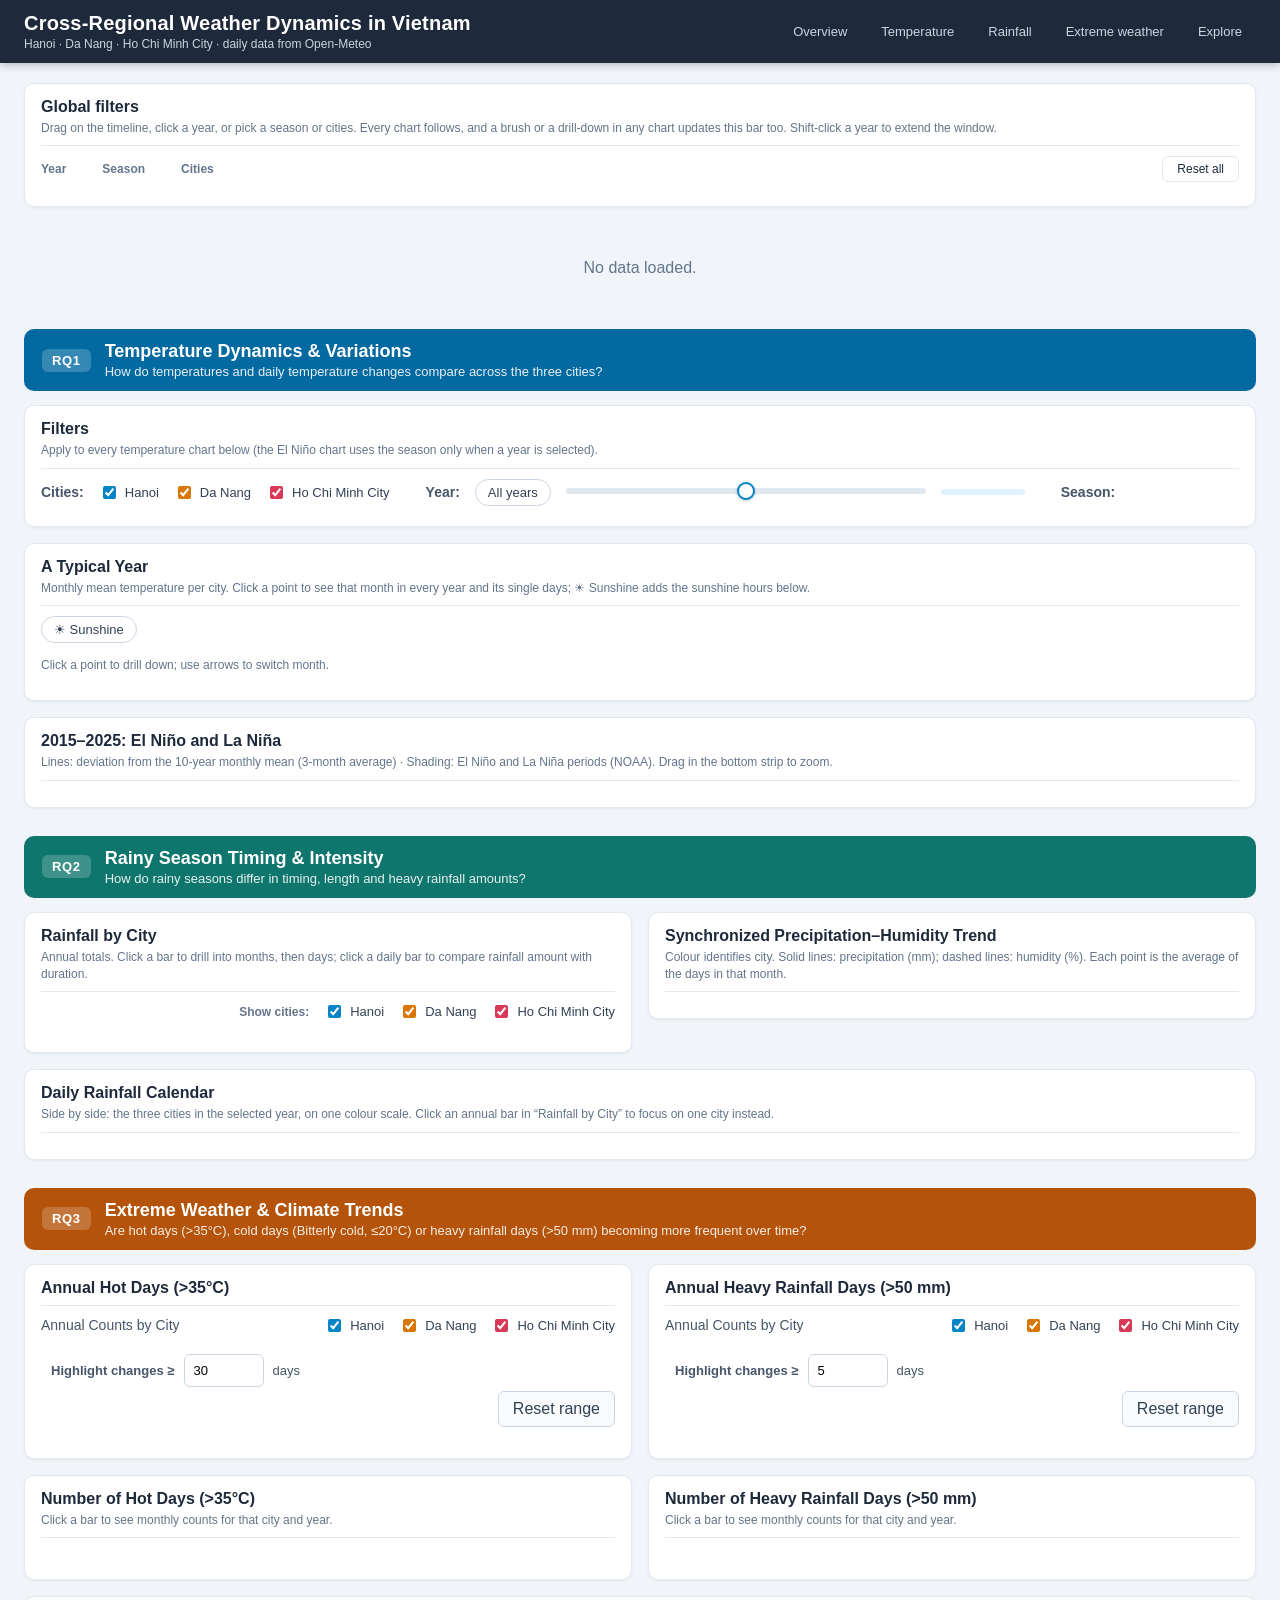
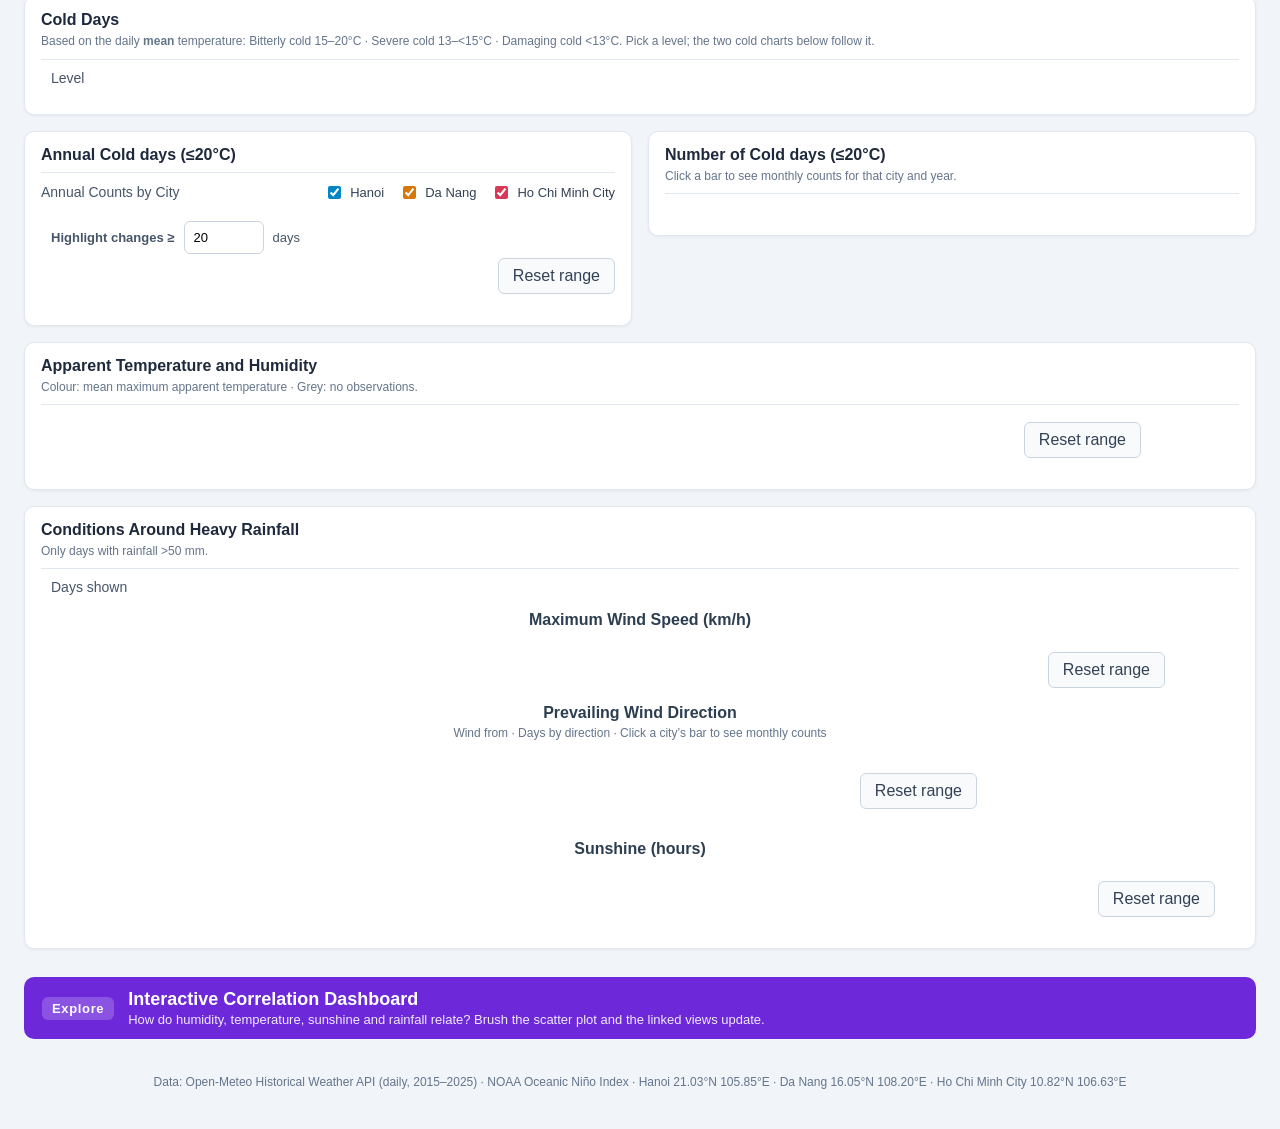
==== commit 9e0dfe36: "Add latest temperature work into the new dashboard" ====
--- a/dashboard.html
+++ b/dashboard.html
@@ -105,9 +105,8 @@
             <header class="card-head">
               <h3>Filters</h3>
               <p>
-                Apply to every temperature chart below. The El Niño timeline
-                zooms to the selected year; the season filter does not apply to
-                it.
+                Apply to every temperature chart below (the El Niño chart uses
+                the season only when a year is selected).
               </p>
             </header>
             <div class="temperature-filters">
@@ -160,15 +159,28 @@
             </div>
           </article>
 
-          <article class="card">
+          <article class="card card-wide">
             <header class="card-head">
               <h3>A Typical Year</h3>
               <p>
-                Monthly mean temperature. Hover a dot for min–max, humidity and
-                sunshine; click it to see that month in every year, then click a
-                year to see its days (‹ › moves to the previous or next month).
-              </p>
-            </header>
+                Monthly mean temperature per city. Click a point to see that
+                month in every year and its single days; ☀ Sunshine adds the
+                sunshine hours below.
+              </p>
+            </header>
+            <div class="controls temperature-filter-bar">
+              <button
+                id="temperatureSunshineToggle"
+                class="temperature-season"
+                type="button"
+                aria-pressed="false"
+              >
+                ☀ Sunshine
+              </button>
+            </div>
+            <p class="temperature-chart-hint">
+              Click a point to drill down; use arrows to switch month.
+            </p>
             <nav
               id="temperatureFingerprintPath"
               class="temperature-path"
@@ -178,41 +190,18 @@
               id="temperature-fingerprint-chart"
               class="temperature-chart"
             ></div>
-          </article>
-
-          <article class="card">
-            <header class="card-head">
-              <h3>Temperature and Sunshine</h3>
-              <p>
-                Bars: hours of sunshine per day (left axis) · Line: mean
-                temperature (right axis) · r: how closely temperature follows
-                sunshine. Click a month for exact values; in the Years view,
-                click a year to select it for all charts.
-              </p>
-            </header>
-            <div class="controls temperature-filter-bar">
-              <label class="view-label" for="comparisonView">Show:</label>
-              <select id="comparisonView" class="temperature-select">
-                <option value="month">Months</option>
-                <option value="year">Years</option>
-              </select>
-            </div>
             <div
-              id="temperature-comparison-chart"
-              class="temperature-chart"
+              id="temperature-fingerprint-sunshine"
+              class="temperature-chart temperature-sunshine-strips"
             ></div>
-            <div
-              id="temperature-comparison-detail"
-              class="temperature-detail"
-            ></div>
           </article>
 
           <article class="card card-wide">
             <header class="card-head">
               <h3>2015–2025: El Niño and La Niña</h3>
               <p>
-                Lines: monthly temperature anomaly (3-month average) · Shading:
-                El Niño and La Niña periods (NOAA Oceanic Niño Index). Drag in
+                Lines: deviation from the 10-year monthly mean (3-month
+                average) · Shading: El Niño and La Niña periods (NOAA). Drag in
                 the bottom strip to zoom.
               </p>
             </header>
@@ -786,7 +775,6 @@
     <script src="js/dataLoader.js"></script>
     <script src="js/temperature/temperatureShared.js"></script>
     <script src="js/temperature/temperatureTypicalYear.js"></script>
-    <script src="js/temperature/temperatureSunshine.js"></script>
     <script src="js/temperature/temperatureElNino.js"></script>
     <script src="js/main.js"></script>
     <!-- Dashboard-only: shared views, global filter bar, correlation views, KPI row + nav highlight -->
--- a/css/dashboard.css
+++ b/css/dashboard.css
@@ -418,15 +418,6 @@
     height: auto;
 }
 
-.temperature-select {
-    padding: 5px 8px;
-    border: 1px solid #cbd5e1;
-    border-radius: 6px;
-    background: #f8fafc;
-    font: inherit;
-    font-size: 13px;
-}
-
 /* Year slider with clickable labels ("All", '15 … '25) */
 .temperature-year-slider {
     display: flex;
@@ -557,38 +548,15 @@
     color: #fff;
 }
 
-.temperature-detail {
-    margin: 4px 10px 0;
-    padding: 0 14px;
-    border-radius: 8px;
-    background: #f8fafc;
-    color: #334155;
-    font-size: 13px;
-    line-height: 1.6;
-}
-
-.temperature-detail:not(:empty) {
-    padding: 10px 14px 12px;
-}
-
-.temperature-detail p {
-    margin: 0 0 8px;
-}
-
-.temperature-detail-table {
-    margin-bottom: 8px;
-    border-collapse: collapse;
-}
-
-.temperature-detail-table th,
-.temperature-detail-table td {
-    padding: 2px 14px 2px 0;
-    text-align: left;
-}
-
-.temperature-detail-table th {
-    color: #64748b;
-    font-weight: 600;
+/* Sunshine strips below "A Typical Year", folded out with the "☀ Sunshine" button */
+.temperature-sunshine-strips {
+    max-height: 0;
+    overflow: hidden;
+    transition: max-height 0.45s ease;
+}
+
+.temperature-sunshine-strips.open {
+    max-height: 400px;
 }
 
 /* Drill-down path of "A Typical Year", e.g. "All years › April › 2019" */
@@ -673,3 +641,19 @@
         transition: none;
     }
 }
+
+/* Badge next to the month arrows when the season filter limits them */
+.temperature-path-badge {
+    padding: 2px 8px;
+    border-radius: 999px;
+    background: #fef3c7;
+    color: #92400e;
+    font-size: 11px;
+}
+
+/* One-line usage hint above "A Typical Year" */
+.temperature-chart-hint {
+    margin: 0 0 4px;
+    color: #64748b;
+    font-size: 12px;
+}
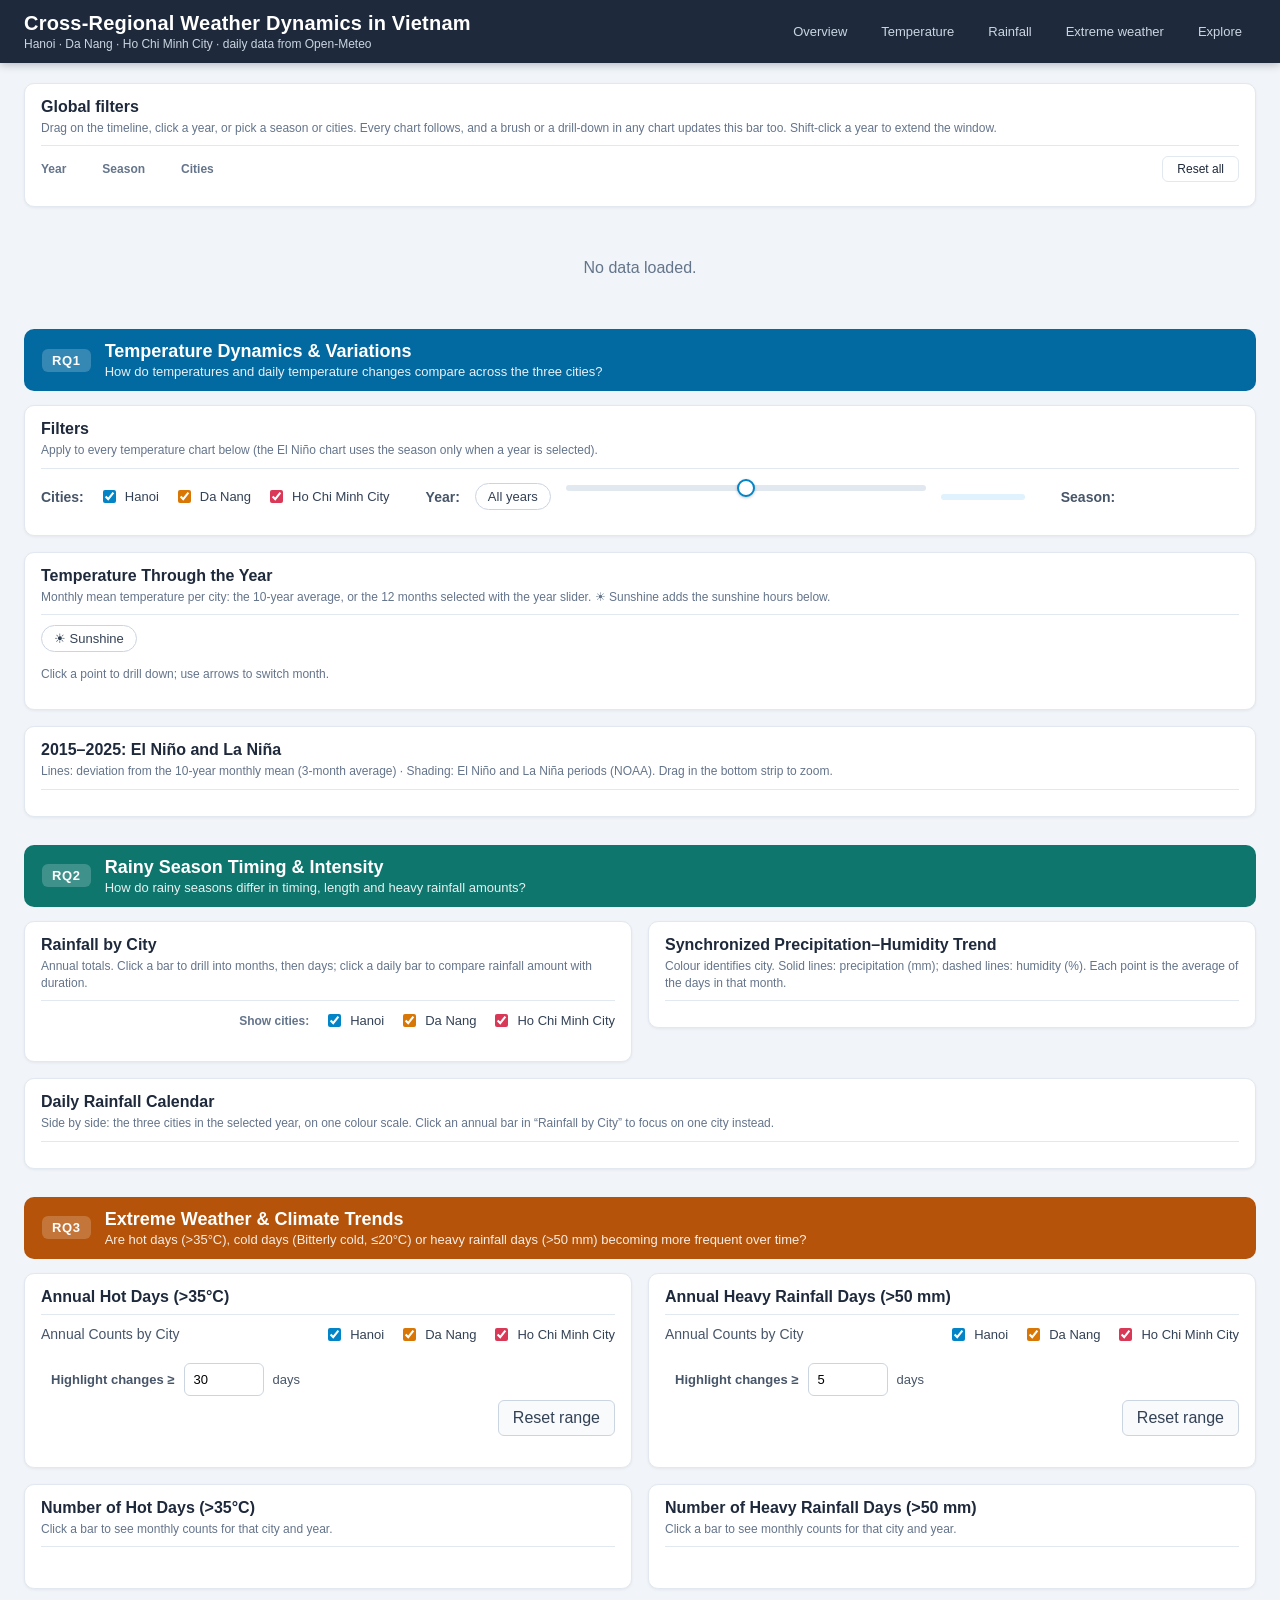
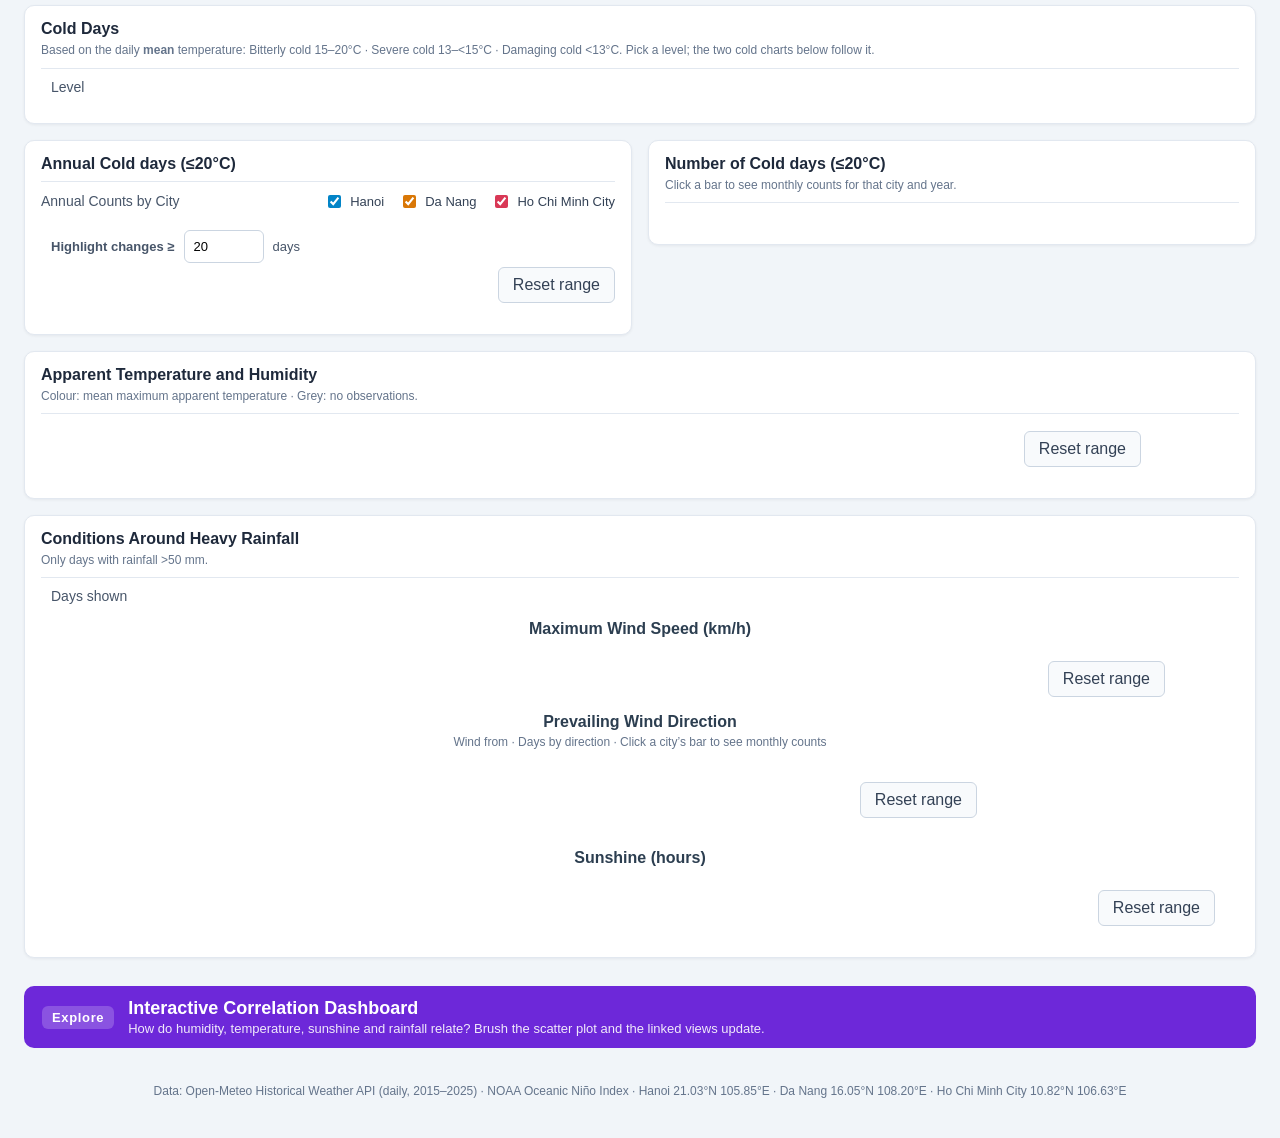
==== commit bbe918e8: "Add rolling year slider with step buttons, fix day view y-axis" ====
--- a/dashboard.html
+++ b/dashboard.html
@@ -161,10 +161,10 @@
 
           <article class="card card-wide">
             <header class="card-head">
-              <h3>A Typical Year</h3>
-              <p>
-                Monthly mean temperature per city. Click a point to see that
-                month in every year and its single days; ☀ Sunshine adds the
+              <h3>Temperature Through the Year</h3>
+              <p>
+                Monthly mean temperature per city: the 10-year average, or the
+                12 months selected with the year slider. ☀ Sunshine adds the
                 sunshine hours below.
               </p>
             </header>
--- a/css/dashboard.css
+++ b/css/dashboard.css
@@ -457,13 +457,16 @@
     box-shadow: 0 0 0 4px rgba(2, 132, 199, 0.2);
 }
 
+/* Each year label sits at the January of its year (its position is set in temperatureShared.js) */
 .temperature-year-ticks {
-    display: flex;
-    justify-content: space-between;
-    margin: 2px -4px 0;
+    position: relative;
+    height: 16px;
+    margin-top: 2px;
 }
 
 .temperature-year-ticks button {
+    position: absolute;
+    transform: translateX(-50%);
     width: 26px;
     padding: 0;
     border: none;
@@ -489,6 +492,30 @@
 .temperature-year-ticks button.active {
     color: #0284c7;
     font-weight: 700;
+}
+
+/* Buttons left and right of the year slider, one step back or forward */
+.temperature-step-button {
+    width: 28px;
+    height: 28px;
+    padding: 0;
+    border: 1px solid #cbd5e1;
+    border-radius: 50%;
+    background: #fff;
+    color: #334155;
+    font-size: 16px;
+    line-height: 1;
+    cursor: pointer;
+}
+
+.temperature-step-button:hover:not(:disabled) {
+    border-color: #0284c7;
+    color: #0284c7;
+}
+
+.temperature-step-button:disabled {
+    opacity: 0.4;
+    cursor: default;
 }
 
 .temperature-year-value {
@@ -548,7 +575,7 @@
     color: #fff;
 }
 
-/* Sunshine strips below "A Typical Year", folded out with the "☀ Sunshine" button */
+/* Sunshine strips below "Temperature Through the Year", folded out with the "☀ Sunshine" button */
 .temperature-sunshine-strips {
     max-height: 0;
     overflow: hidden;
@@ -559,7 +586,7 @@
     max-height: 400px;
 }
 
-/* Drill-down path of "A Typical Year", e.g. "All years › April › 2019" */
+/* Drill-down path of "Temperature Through the Year", e.g. "All years › April › 2019" */
 .temperature-path {
     display: flex;
     align-items: center;
@@ -651,7 +678,7 @@
     font-size: 11px;
 }
 
-/* One-line usage hint above "A Typical Year" */
+/* One-line usage hint above "Temperature Through the Year" */
 .temperature-chart-hint {
     margin: 0 0 4px;
     color: #64748b;
